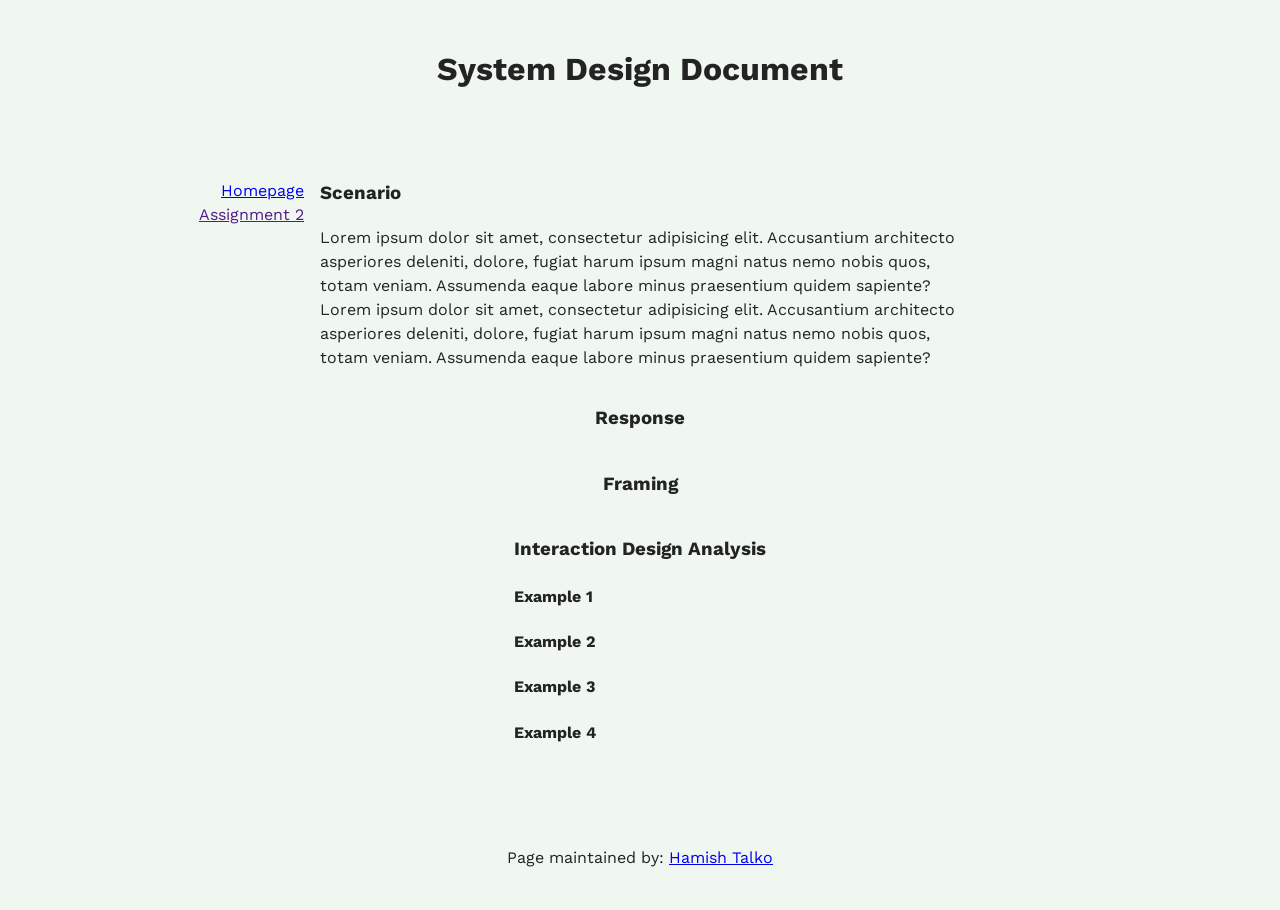
==== assignment1.html @ c4e93780 "fixed spacing + added miro board added my community practice miro board to footer, also fixed the sp" ====
<!doctype html>
<html lang="en">
  <head>
    <meta charset="UTF-8" />
    <meta
      name="viewport"
      content="width=device-width, user-scalable=no, initial-scale=1.0, maximum-scale=1.0, minimum-scale=1.0"
    />
    <meta http-equiv="X-UA-Compatible" content="ie=edge" />

    <!-- !!!!! -->
    <!--    change this to refer to your specific page  -->
    <title>Assignment1</title>

    <!-- !!!!! -->
    <!--  change this to your preferred icon  -->
    <!-- favicon was sourced from favicon.io but the original graphics are copyright 2020 Twitter, Inc
    and other contributors -->
    <!-- They are licensed under CC-BY 4.0 as linked below -->
    <!-- https://creativecommons.org/licenses/by/4.0/ -->
    <link
      rel="icon"
      type="image/png"
      href="./assets/favicon_io/favicon-32x32.png"
    />

    <link rel="stylesheet" href="reset.css" />
    <link rel="stylesheet" href="style.css" />
  </head>
  <body>
    <header>
      <!-- !!!!! -->
      <!--    change this to your preferred online name  -->
      <h1>System Design Document</h1>
    </header>

    <div class="mainNavContainer">
      <nav>
        <a href="./index.html">Homepage</a>
        <a href="">Assignment 2</a>
      </nav>

      <main>
        <section id="scenario-section">
          <h3 class="firstSectionHeading">Scenario</h3>
          <p>
            Lorem ipsum dolor sit amet, consectetur adipisicing elit.
            Accusantium architecto asperiores deleniti, dolore, fugiat harum
            ipsum magni natus nemo nobis quos, totam veniam. Assumenda eaque
            labore minus praesentium quidem sapiente?Lorem ipsum dolor sit amet,
            consectetur adipisicing elit. Accusantium architecto asperiores
            deleniti, dolore, fugiat harum ipsum magni natus nemo nobis quos,
            totam veniam. Assumenda eaque labore minus praesentium quidem
            sapiente?
          </p>
        </section>
        <section>
          <h3>Response</h3>
        </section>
        <section>
          <h3>Framing</h3>
        </section>
        <section>
          <h3>Interaction Design Analysis</h3>
          <h4>Example 1</h4>
          <h4>Example 2</h4>
          <h4>Example 3</h4>
          <h4>Example 4</h4>
        </section>
      </main>

      <!-- this is an empty element which helps with spacing -->
      <aside></aside>
    </div>

    <footer>
      <p>
        <!-- !!!!! -->
        <!--    change this to your preferred online name and update link to refer to your github page  -->
        Page maintained by:
        <a href="https://github.com/hamishrmit" target="_blank">
          Hamish Talko
        </a>
      </p>
    </footer>
  </body>
</html>
---- style.css ----
/*!!!!!*/
/*add in your own font imports here*/
/*remember to update them in the rest of the CSS : eg the body selector*/
@import url("https://fonts.googleapis.com/css2?family=Work+Sans:ital,wght@0,100..900;1,100..900&display=swap");

/*!!!!!*/
/*change out, and/or add colours to the colour scheme*/
:root {
  /* basic 2-bit palette from 1bit Monitor Glow Palette by Polyducks */
  /* https://lospec.com/palette-list/1bit-monitor-glow */
  --colour-1: #222323;
  --colour-2: #f0f6f0;
}

/* this swaps the colour order to account for user's OS dark mode */
/*!!!!!*/
/*remember to update the colours here too to reflect the above changes*/
@media (prefers-color-scheme: dark) {
  :root {
    --colour-1: #f0f6f0;
    --colour-2: #222323;
  }
}

body {
  background-color: var(--colour-2);
  color: var(--colour-1);
  font-family: "Work Sans", sans-serif;
  line-height: 1.5;
  padding: 1rem;
  display: flex;
  flex-direction: column;
  gap: 1rem;
}

header {
  display: flex;
  justify-content: center;
  margin-block-end: 3rem;
}

.mainNavContainer {
  flex: 1;
  display: flex;
  justify-content: center;
  gap: 1rem;
}

nav {
  display: flex;
  flex-direction: column;
  min-width: fit-content;
  flex: 1;
  align-items: flex-end;
}

main {
  display: flex;
  flex-direction: column;
  align-items: center;
}

section {
  max-width: 80rch;
}

.firstSectionHeading {
  margin-top: 0;
}

aside {
  visibility: hidden;
  flex: 1;
}

footer {
  display: flex;
  justify-content: center;
  margin-block-start: 3rem;
}

/*technique from Kevin Powell*/
/*https://youtu.be/CU8Plk-53RU?si=zMpP0Pfbg1SaXeDB&t=255*/
/*longer post about how this works and the * + * selector*/
/*https://alistapart.com/article/axiomatic-css-and-lobotomized-owls/*/
.prose > * + * {
  margin-block-start: var(--prose-flow, 1em);
}

/* breakpoints from Material Design Spec https://m3.material.io/foundations/layout/breakpoints/overview */
/* while sometimes mobile first is recommended, as we will be focused on desktop, we will start there */

/* assumed base sizing is large (1200–1599px) : desktop  */

/* extra-large breakpoint : desktop, ultrawide monitors */
@media (width > 1600px) {
}

/* expanded breakpoint : phone or tablet in landscape, desktop */
@media (width < 1200px) {
  header {
    margin-block-end: 2rem;
  }
  footer {
    margin-block-start: 2rem;
  }
}
/* medium breakpoint : tablet in portrait */
@media (width < 840px) {
  header {
    margin-block-end: 1rem;
  }
  .mainNavContainer {
    flex-direction: column;
    justify-content: flex-start;
    align-items: center;
  }
  nav {
    flex: 0;
    width: 100%;
    max-width: 80rch;
    justify-content: space-between;
    flex-direction: row;
  }
  main {
    flex: 1;
  }
  aside {
    flex: 0;
  }
  footer {
    margin-block-start: 1rem;
  }
}
/* compact breakpoint : phone in portrait */
@media (width < 600px) {
}
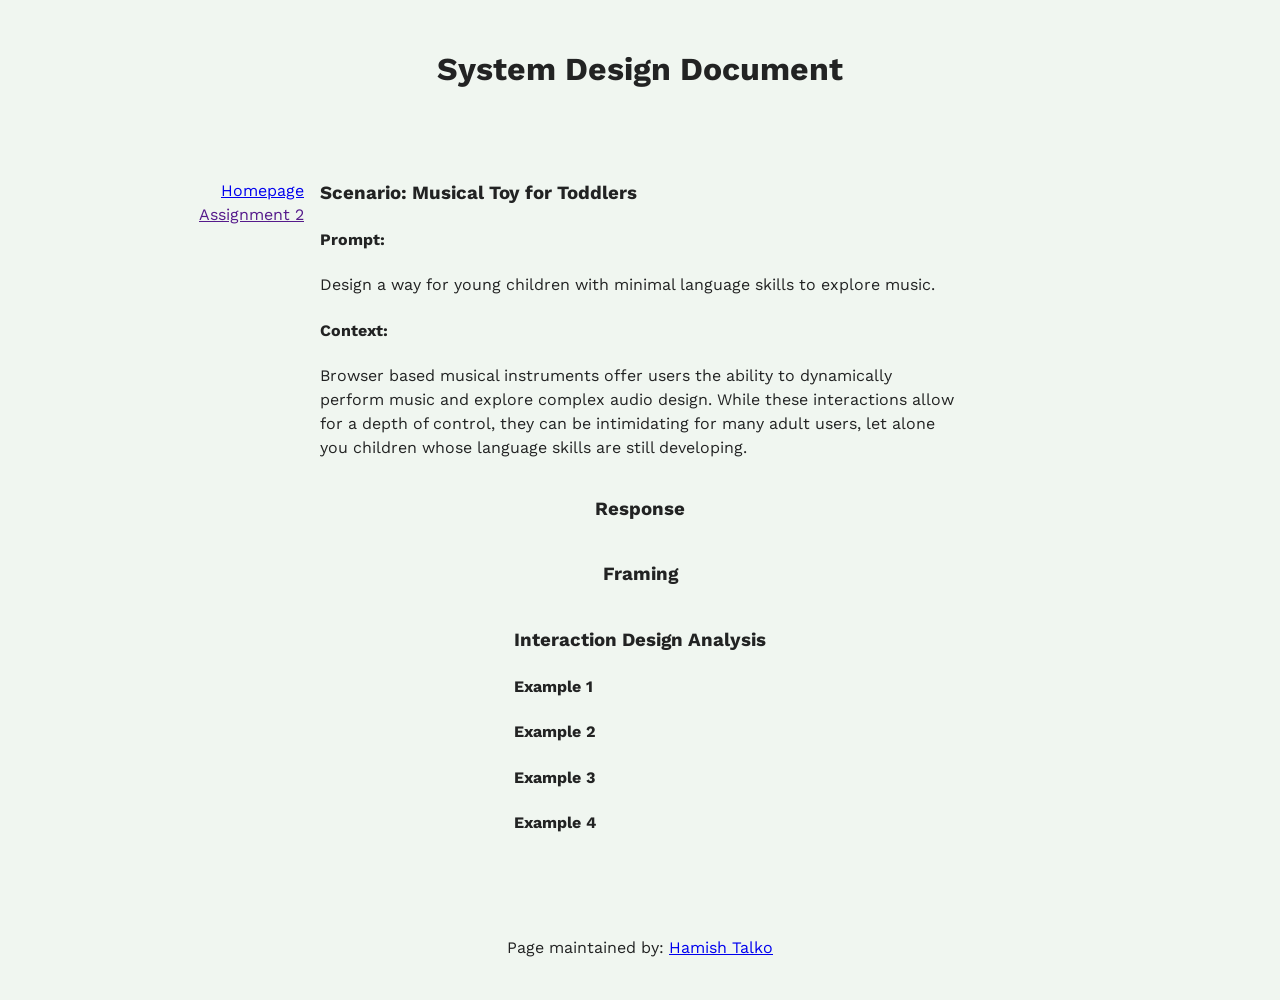
==== commit ca2fb19a: "added prompt and context add in my chosen prompt and context to the system design document" ====
--- a/assignment1.html
+++ b/assignment1.html
@@ -7,13 +7,8 @@
       content="width=device-width, user-scalable=no, initial-scale=1.0, maximum-scale=1.0, minimum-scale=1.0"
     />
     <meta http-equiv="X-UA-Compatible" content="ie=edge" />
-
-    <!-- !!!!! -->
-    <!--    change this to refer to your specific page  -->
     <title>Assignment1</title>
-
-    <!-- !!!!! -->
-    <!--  change this to your preferred icon  -->
+    <!-- REPLACE FAVICON  -->
     <!-- favicon was sourced from favicon.io but the original graphics are copyright 2020 Twitter, Inc
     and other contributors -->
     <!-- They are licensed under CC-BY 4.0 as linked below -->
@@ -29,8 +24,6 @@
   </head>
   <body>
     <header>
-      <!-- !!!!! -->
-      <!--    change this to your preferred online name  -->
       <h1>System Design Document</h1>
     </header>
 
@@ -42,16 +35,21 @@
 
       <main>
         <section id="scenario-section">
-          <h3 class="firstSectionHeading">Scenario</h3>
+          <h3 class="firstSectionHeading">
+            Scenario: Musical Toy for Toddlers
+          </h3>
+          <h4>Prompt:</h4>
           <p>
-            Lorem ipsum dolor sit amet, consectetur adipisicing elit.
-            Accusantium architecto asperiores deleniti, dolore, fugiat harum
-            ipsum magni natus nemo nobis quos, totam veniam. Assumenda eaque
-            labore minus praesentium quidem sapiente?Lorem ipsum dolor sit amet,
-            consectetur adipisicing elit. Accusantium architecto asperiores
-            deleniti, dolore, fugiat harum ipsum magni natus nemo nobis quos,
-            totam veniam. Assumenda eaque labore minus praesentium quidem
-            sapiente?
+            Design a way for young children with minimal language skills to
+            explore music.
+          </p>
+          <h4>Context:</h4>
+          <p>
+            Browser based musical instruments offer users the ability to
+            dynamically perform music and explore complex audio design. While
+            these interactions allow for a depth of control, they can be
+            intimidating for many adult users, let alone you children whose
+            language skills are still developing.
           </p>
         </section>
         <section>
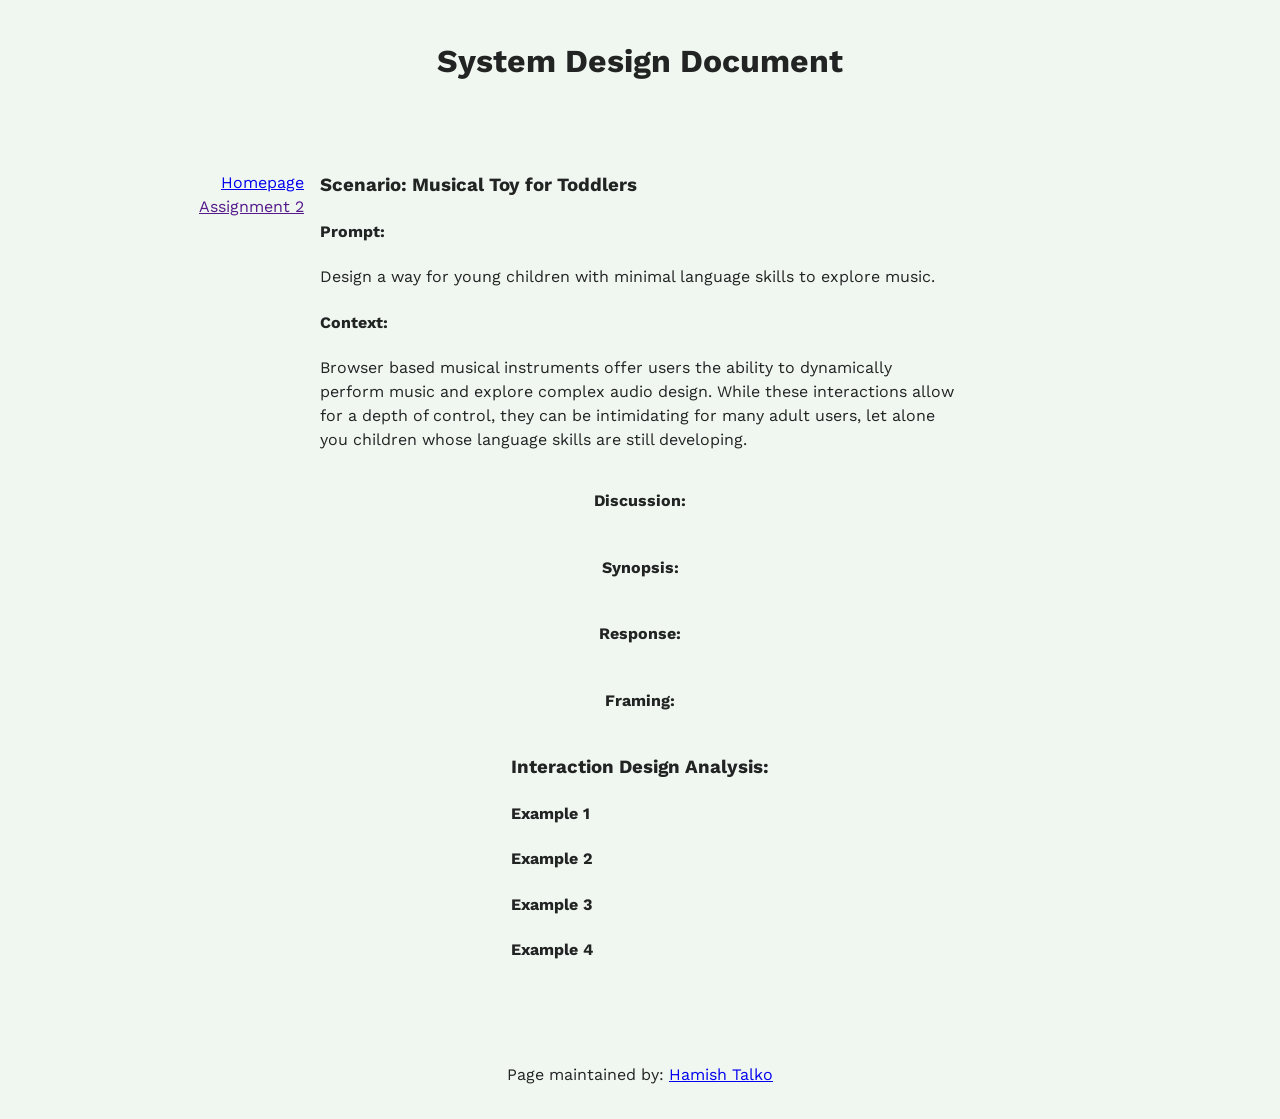
==== commit 3392f998: "fixed and added headings fixed heading size (said I did this in the last commit but I forgot to save" ====
--- a/assignment1.html
+++ b/assignment1.html
@@ -52,14 +52,17 @@
             language skills are still developing.
           </p>
         </section>
+        <section><h4>Discussion:</h4></section>
+        <section><h4>Synopsis:</h4></section>
         <section>
-          <h3>Response</h3>
+          <h4>Response:</h4>
         </section>
         <section>
-          <h3>Framing</h3>
+          <h4>Framing:</h4>
+          <p></p>
         </section>
         <section>
-          <h3>Interaction Design Analysis</h3>
+          <h3>Interaction Design Analysis:</h3>
           <h4>Example 1</h4>
           <h4>Example 2</h4>
           <h4>Example 3</h4>
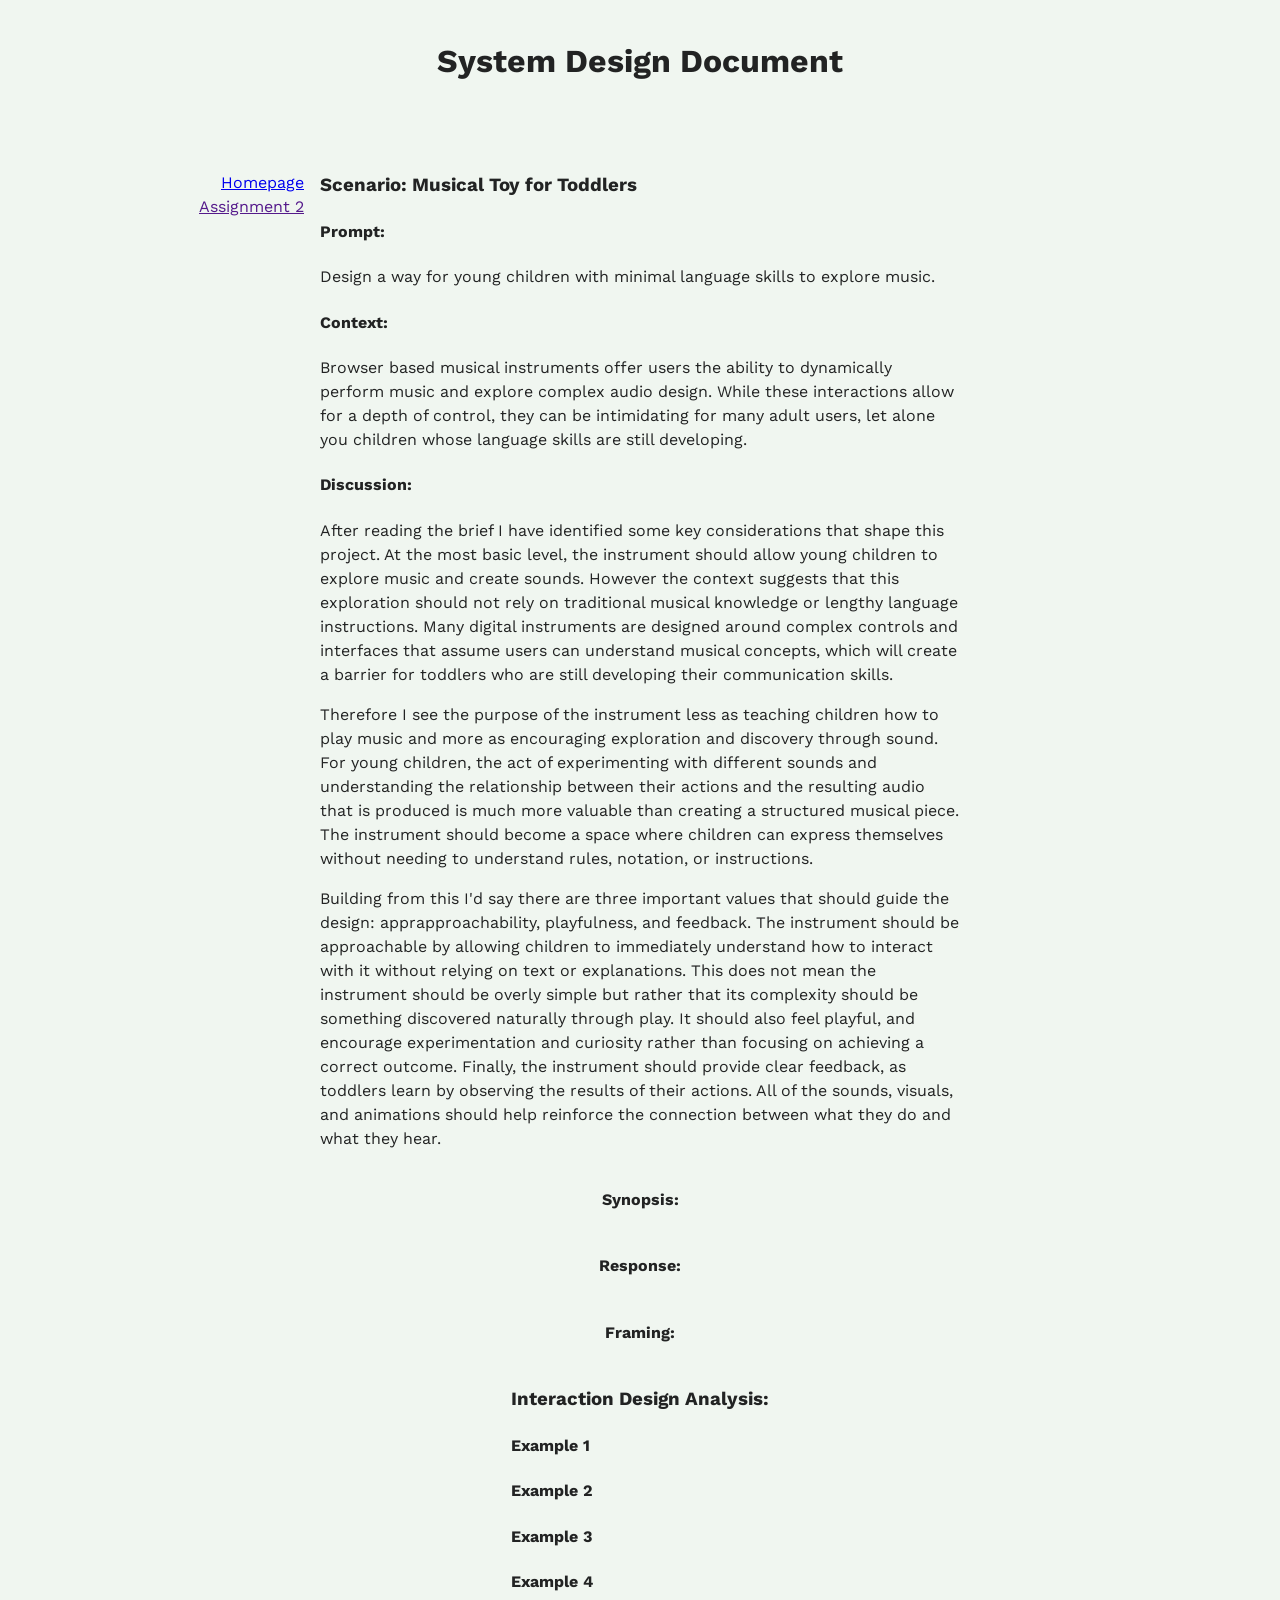
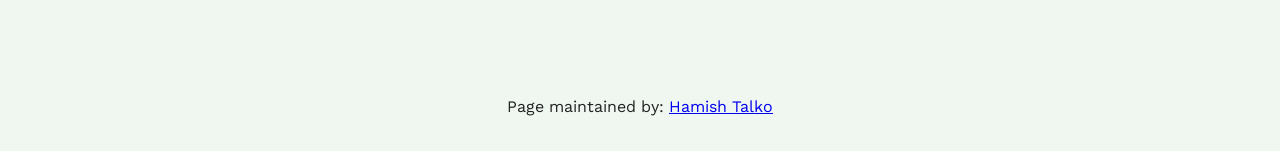
==== commit 9e057c4b: "completed discussion completed the discussion part of the system design document" ====
--- a/assignment1.html
+++ b/assignment1.html
@@ -51,8 +51,46 @@
             intimidating for many adult users, let alone you children whose
             language skills are still developing.
           </p>
+          <h4>Discussion:</h4>
+          <p>
+            After reading the brief I have identified some key considerations
+            that shape this project. At the most basic level, the instrument
+            should allow young children to explore music and create sounds.
+            However the context suggests that this exploration should not rely
+            on traditional musical knowledge or lengthy language instructions.
+            Many digital instruments are designed around complex controls and
+            interfaces that assume users can understand musical concepts, which
+            will create a barrier for toddlers who are still developing their
+            communication skills.
+          </p>
+
+          <p>
+            Therefore I see the purpose of the instrument less as teaching
+            children how to play music and more as encouraging exploration and
+            discovery through sound. For young children, the act of
+            experimenting with different sounds and understanding the
+            relationship between their actions and the resulting audio that is
+            produced is much more valuable than creating a structured musical
+            piece. The instrument should become a space where children can
+            express themselves without needing to understand rules, notation, or
+            instructions.
+          </p>
+
+          <p>
+            Building from this I'd say there are three important values that
+            should guide the design: apprapproachability, playfulness, and
+            feedback. The instrument should be approachable by allowing children
+            to immediately understand how to interact with it without relying on
+            text or explanations. This does not mean the instrument should be
+            overly simple but rather that its complexity should be something
+            discovered naturally through play. It should also feel playful, and
+            encourage experimentation and curiosity rather than focusing on
+            achieving a correct outcome. Finally, the instrument should provide
+            clear feedback, as toddlers learn by observing the results of their
+            actions. All of the sounds, visuals, and animations should help
+            reinforce the connection between what they do and what they hear.
+          </p>
         </section>
-        <section><h4>Discussion:</h4></section>
         <section><h4>Synopsis:</h4></section>
         <section>
           <h4>Response:</h4>
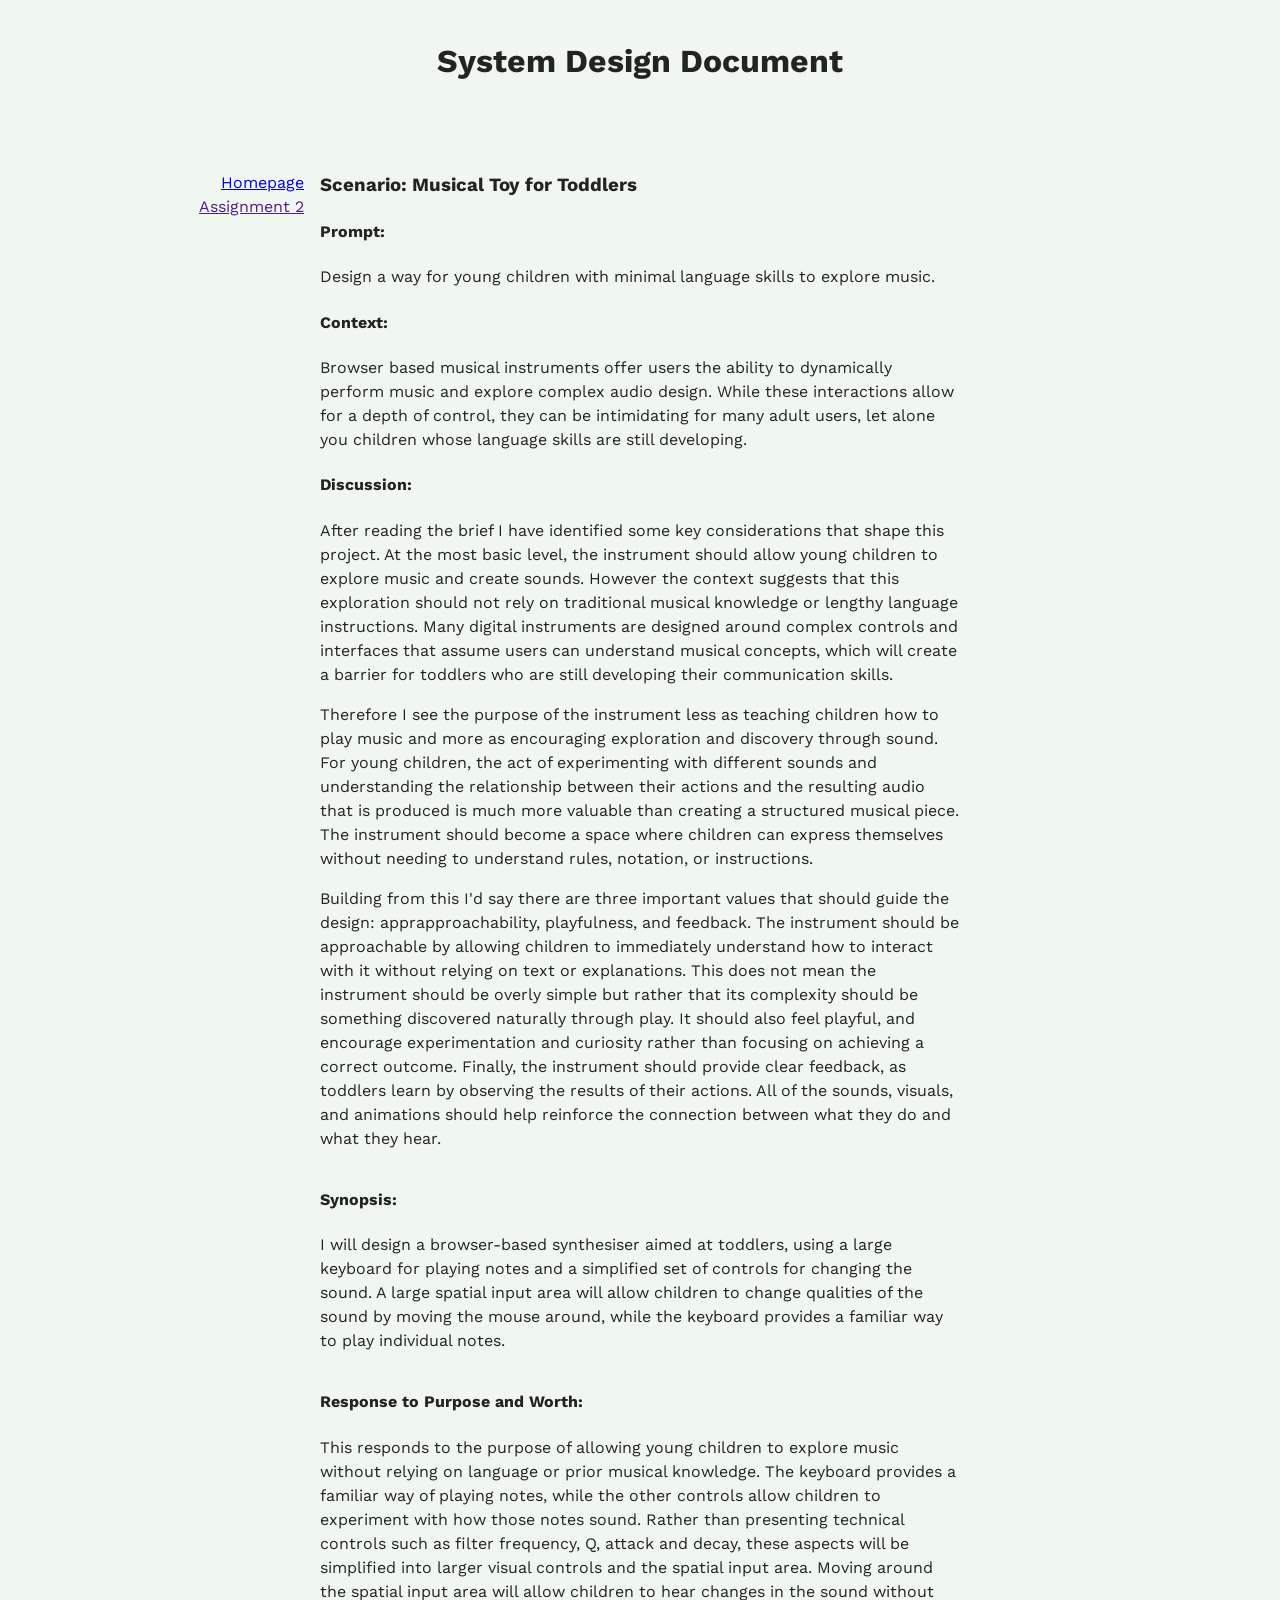
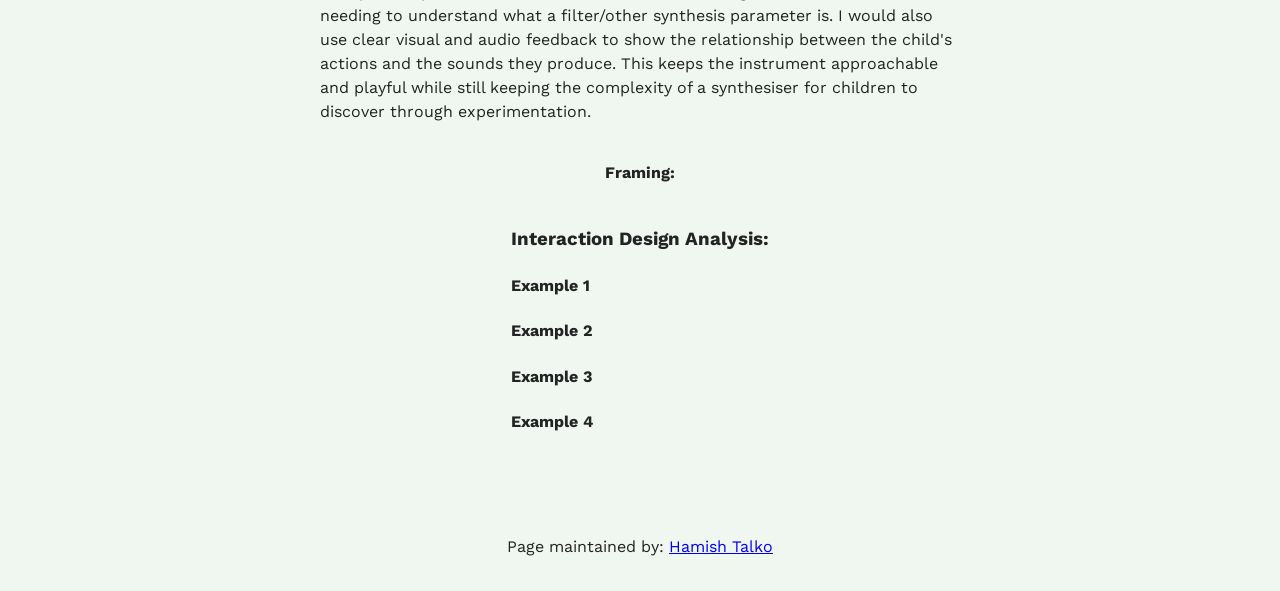
==== commit bbe33bc3: "completed synopsis and response wrote the 'synopsis' and 'response to purpose and worth' sections of" ====
--- a/assignment1.html
+++ b/assignment1.html
@@ -91,9 +91,35 @@
             reinforce the connection between what they do and what they hear.
           </p>
         </section>
-        <section><h4>Synopsis:</h4></section>
         <section>
-          <h4>Response:</h4>
+          <h4>Synopsis:</h4>
+          <p>
+            I will design a browser-based synthesiser aimed at toddlers, using a
+            large keyboard for playing notes and a simplified set of controls
+            for changing the sound. A large spatial input area will allow
+            children to change qualities of the sound by moving the mouse
+            around, while the keyboard provides a familiar way to play
+            individual notes.
+          </p>
+        </section>
+        <section>
+          <h4>Response to Purpose and Worth:</h4>
+          <p>
+            This responds to the purpose of allowing young children to explore
+            music without relying on language or prior musical knowledge. The
+            keyboard provides a familiar way of playing notes, while the other
+            controls allow children to experiment with how those notes sound.
+            Rather than presenting technical controls such as filter frequency,
+            Q, attack and decay, these aspects will be simplified into larger
+            visual controls and the spatial input area. Moving around the
+            spatial input area will allow children to hear changes in the sound
+            without needing to understand what a filter/other synthesis
+            parameter is. I would also use clear visual and audio feedback to
+            show the relationship between the child's actions and the sounds
+            they produce. This keeps the instrument approachable and playful
+            while still keeping the complexity of a synthesiser for children to
+            discover through experimentation.
+          </p>
         </section>
         <section>
           <h4>Framing:</h4>
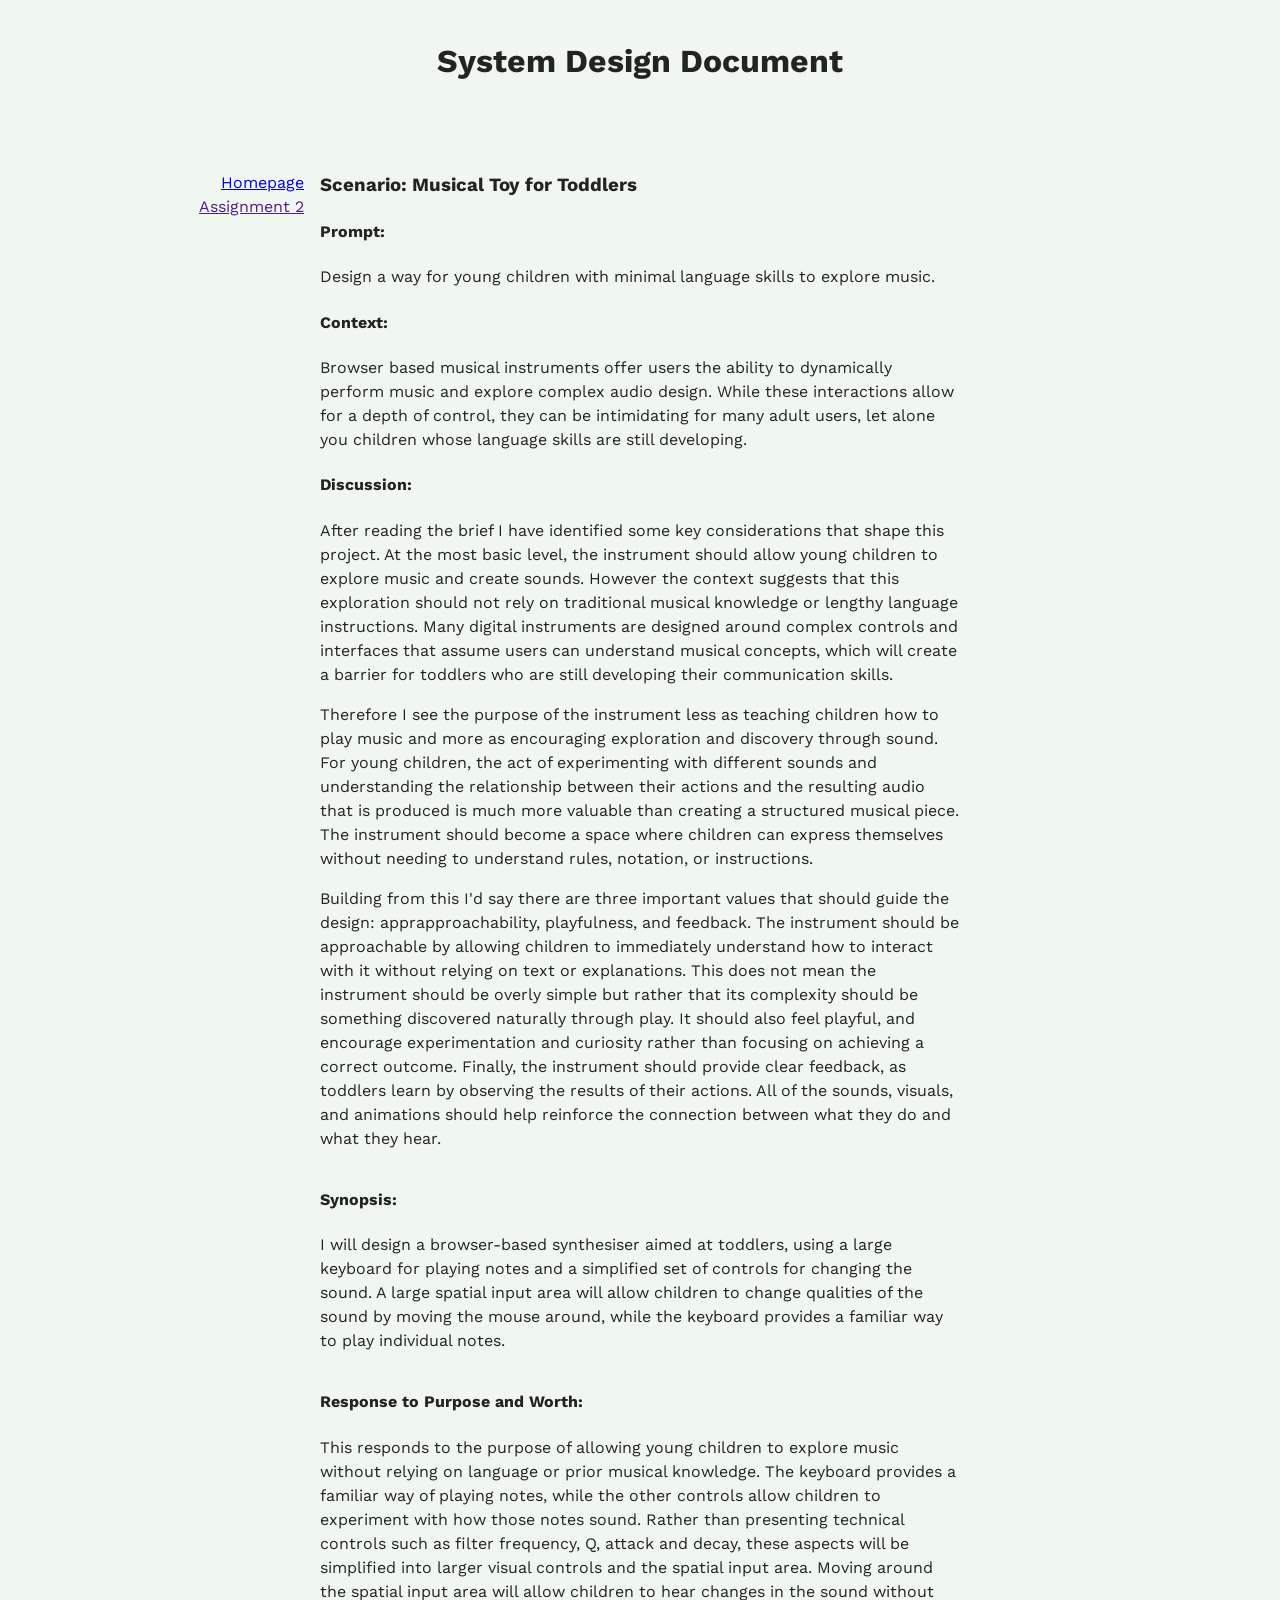
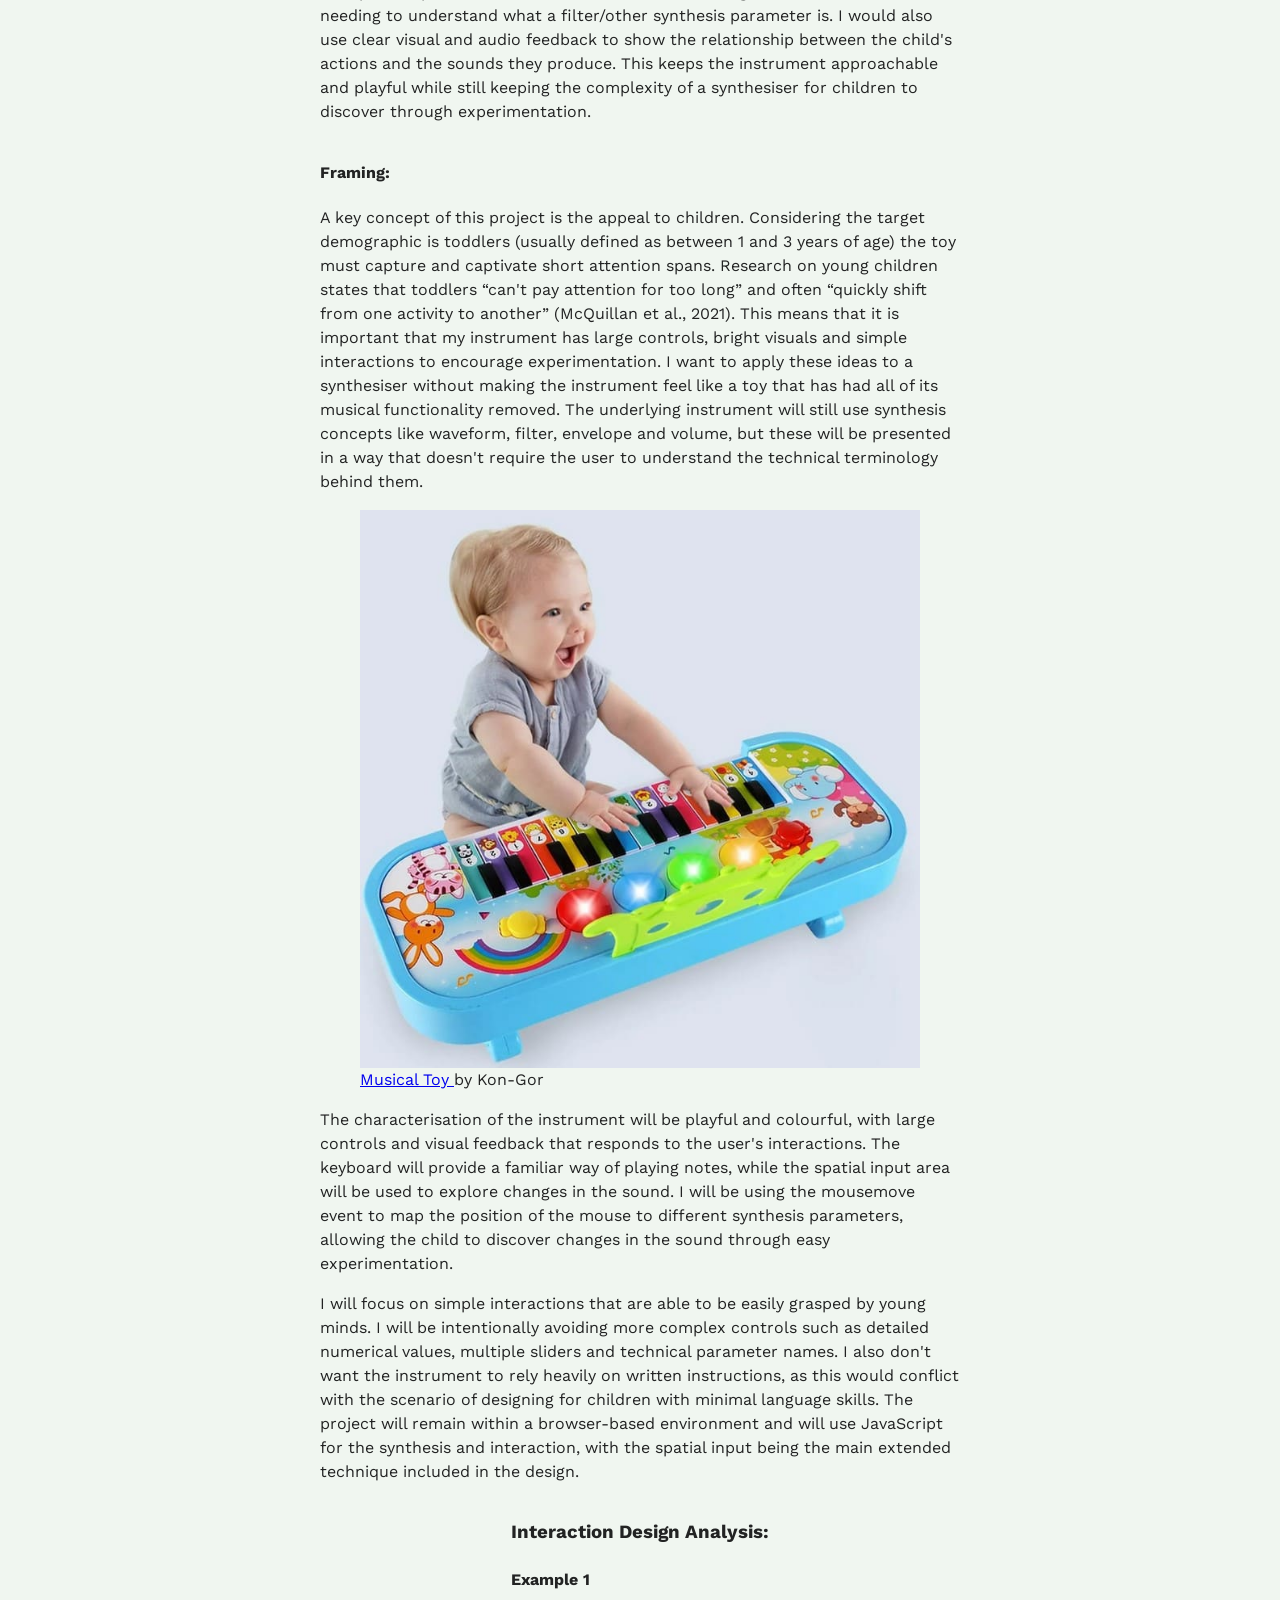
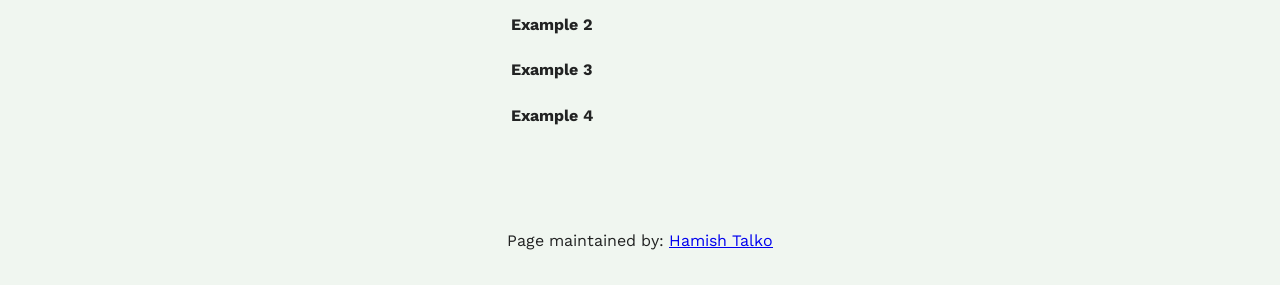
==== commit b586fd57: "did framing section and added image wrote the framing section of the assignment and also added in a " ====
--- a/assignment1.html
+++ b/assignment1.html
@@ -123,7 +123,54 @@
         </section>
         <section>
           <h4>Framing:</h4>
-          <p></p>
+          <p>
+            A key concept of this project is the appeal to children. Considering
+            the target demographic is toddlers (usually defined as between 1 and
+            3 years of age) the toy must capture and captivate short attention
+            spans. Research on young children states that toddlers “can't pay
+            attention for too long” and often “quickly shift from one activity
+            to another” (McQuillan et al., 2021). This means that it is
+            important that my instrument has large controls, bright visuals and
+            simple interactions to encourage experimentation. I want to apply
+            these ideas to a synthesiser without making the instrument feel like
+            a toy that has had all of its musical functionality removed. The
+            underlying instrument will still use synthesis concepts like
+            waveform, filter, envelope and volume, but these will be presented
+            in a way that doesn't require the user to understand the technical
+            terminology behind them.
+          </p>
+          <figure>
+            <img src="assets/toddler.jpg" alt="Toddler With Toy Instrument" />
+            <figcaption>
+              <a
+                href="https://kon-gor.com/blog/articles/chto-podarit-rebyonku-na-2-goda-vybiraem-podarok-malyshu/?utm_source=chatgpt.com"
+              >
+                Musical Toy
+              </a>
+              by Kon-Gor
+            </figcaption>
+          </figure>
+          <p>
+            The characterisation of the instrument will be playful and
+            colourful, with large controls and visual feedback that responds to
+            the user's interactions. The keyboard will provide a familiar way of
+            playing notes, while the spatial input area will be used to explore
+            changes in the sound. I will be using the mousemove event to map the
+            position of the mouse to different synthesis parameters, allowing
+            the child to discover changes in the sound through easy
+            experimentation.
+          </p>
+          <p>
+            I will focus on simple interactions that are able to be easily
+            grasped by young minds. I will be intentionally avoiding more
+            complex controls such as detailed numerical values, multiple sliders
+            and technical parameter names. I also don't want the instrument to
+            rely heavily on written instructions, as this would conflict with
+            the scenario of designing for children with minimal language skills.
+            The project will remain within a browser-based environment and will
+            use JavaScript for the synthesis and interaction, with the spatial
+            input being the main extended technique included in the design.
+          </p>
         </section>
         <section>
           <h3>Interaction Design Analysis:</h3>
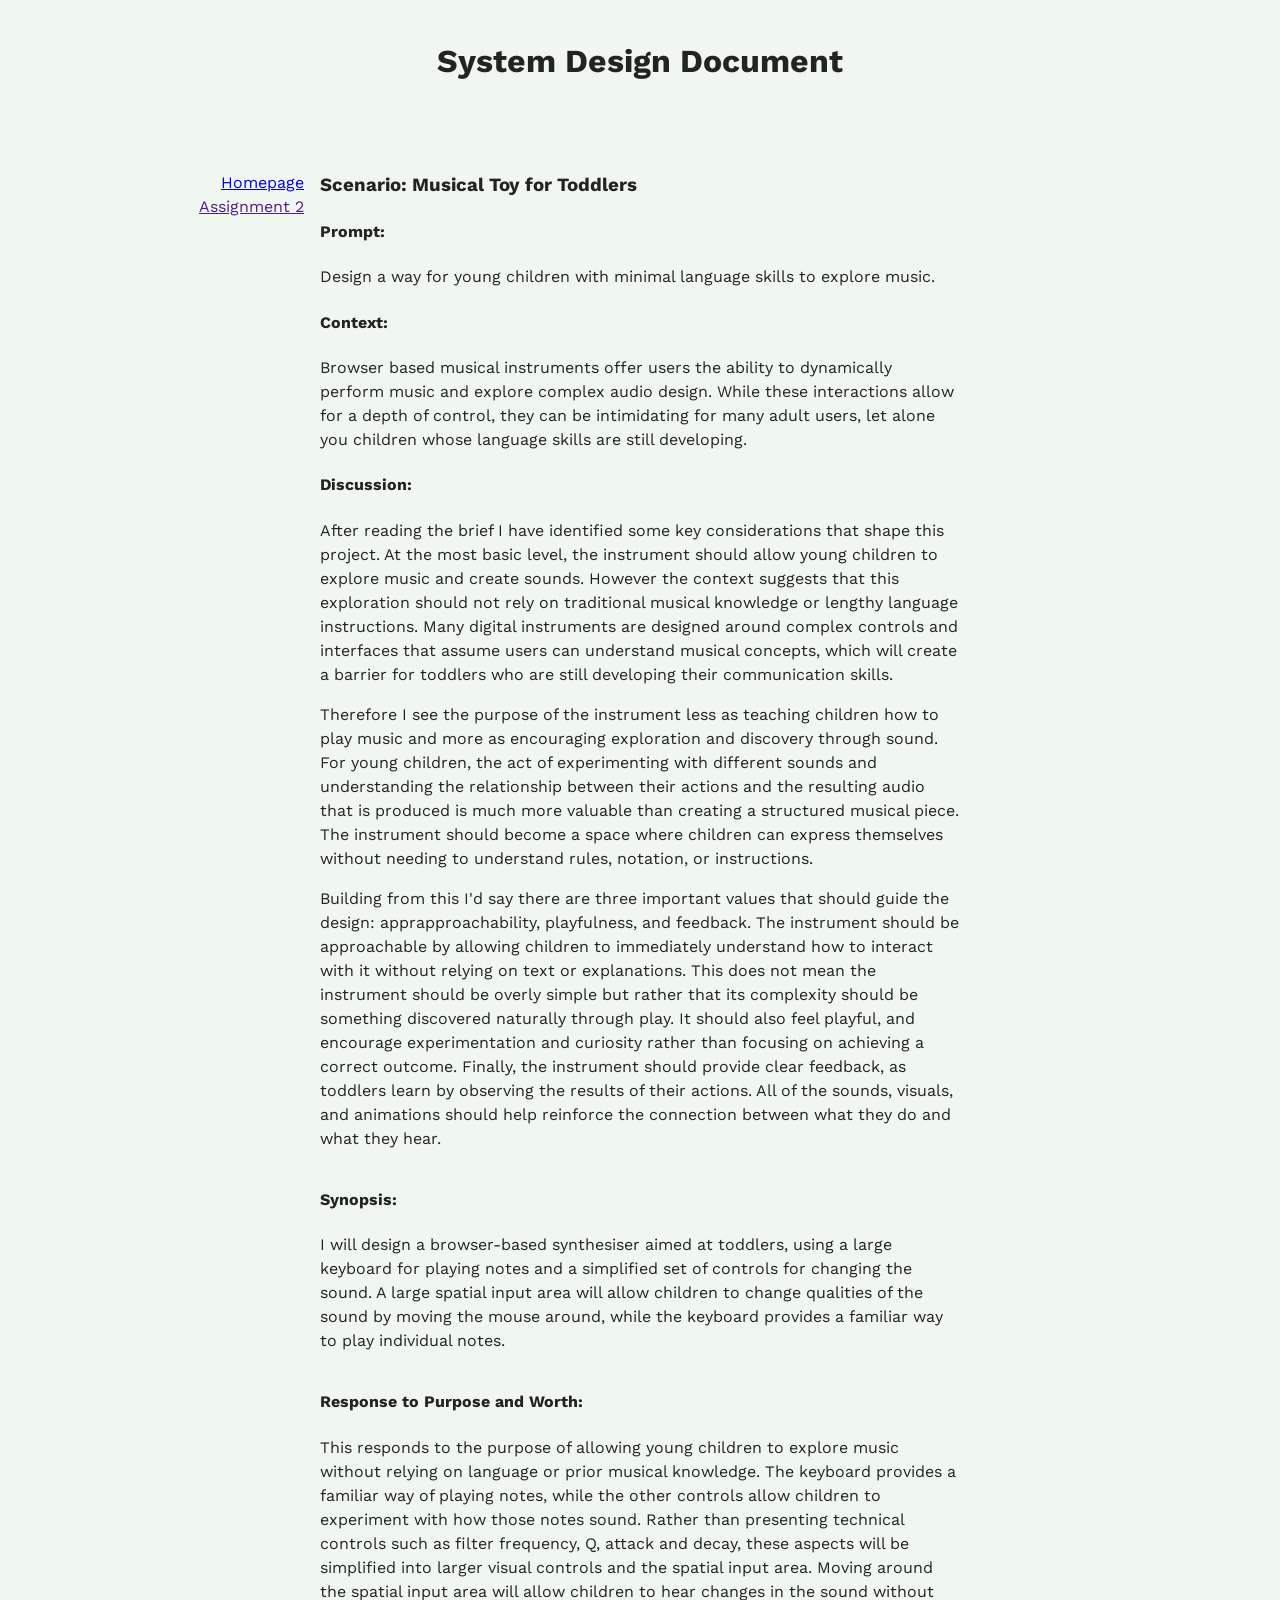
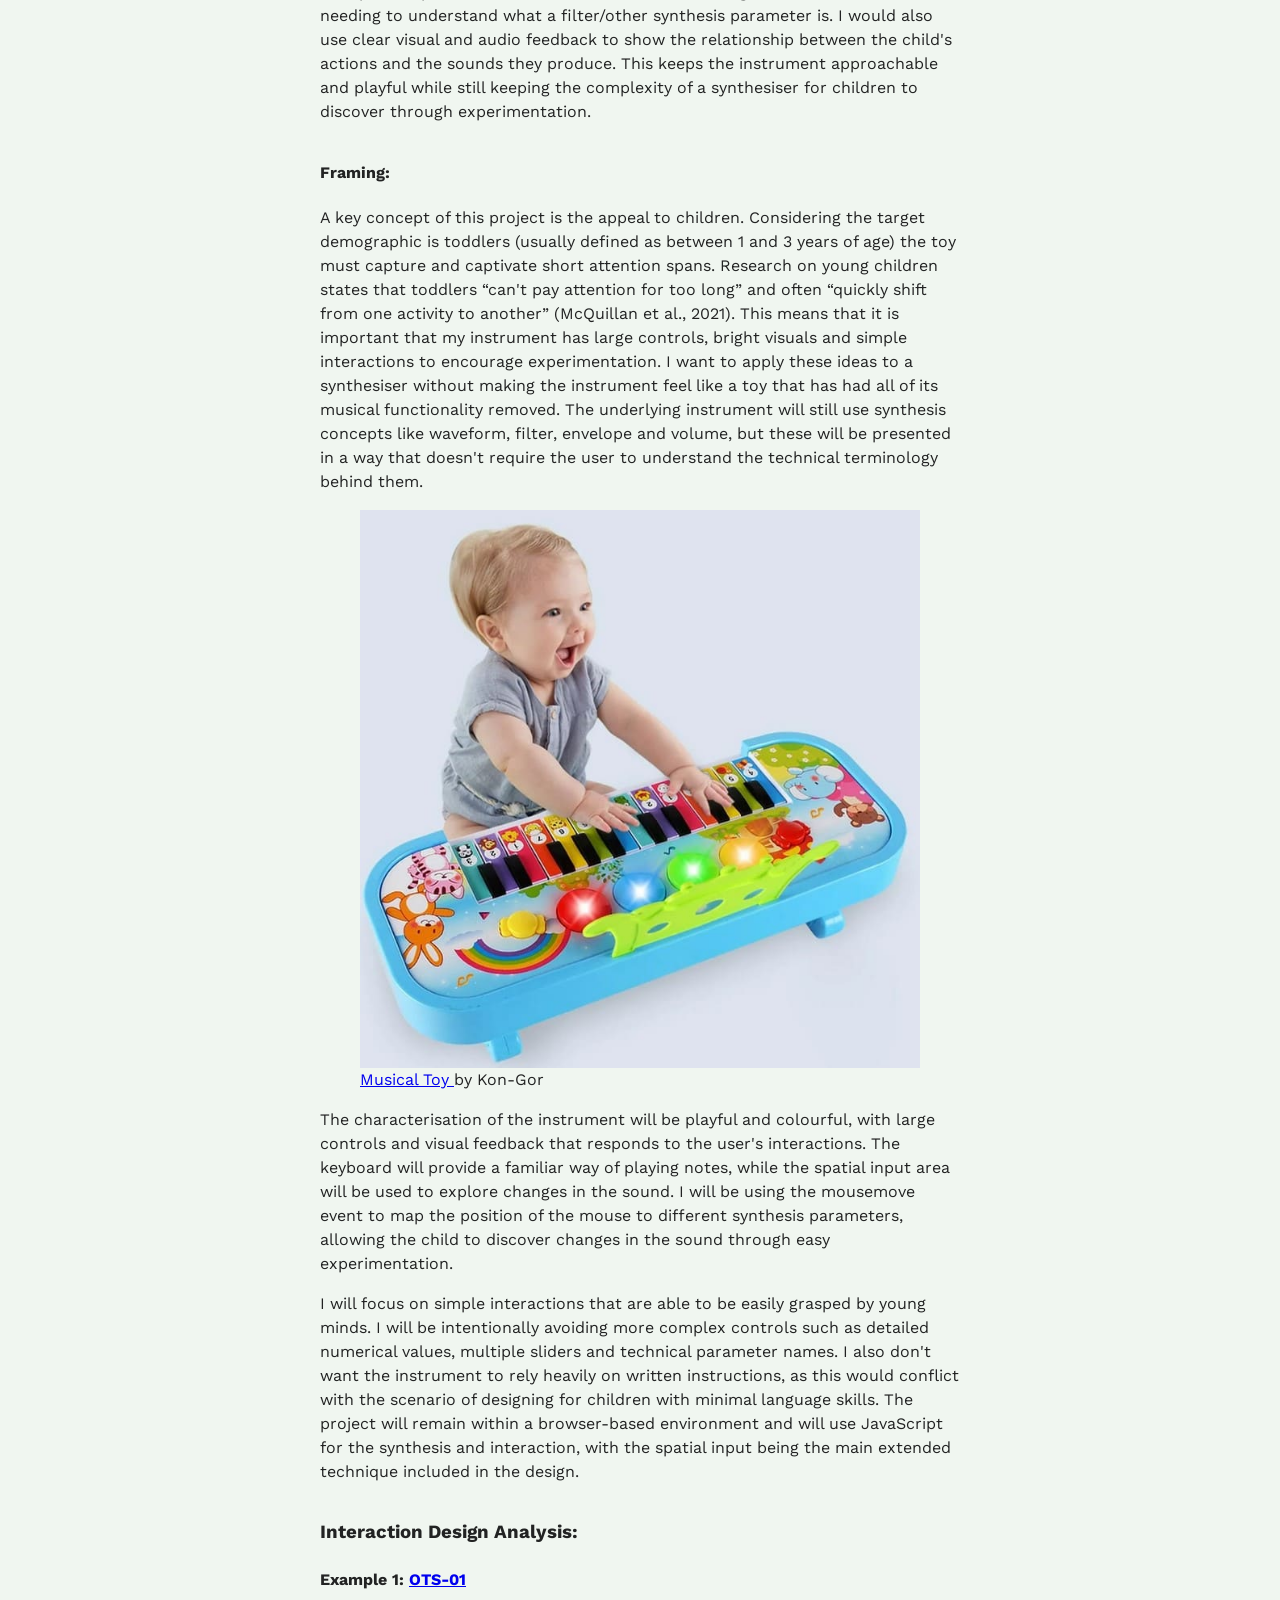
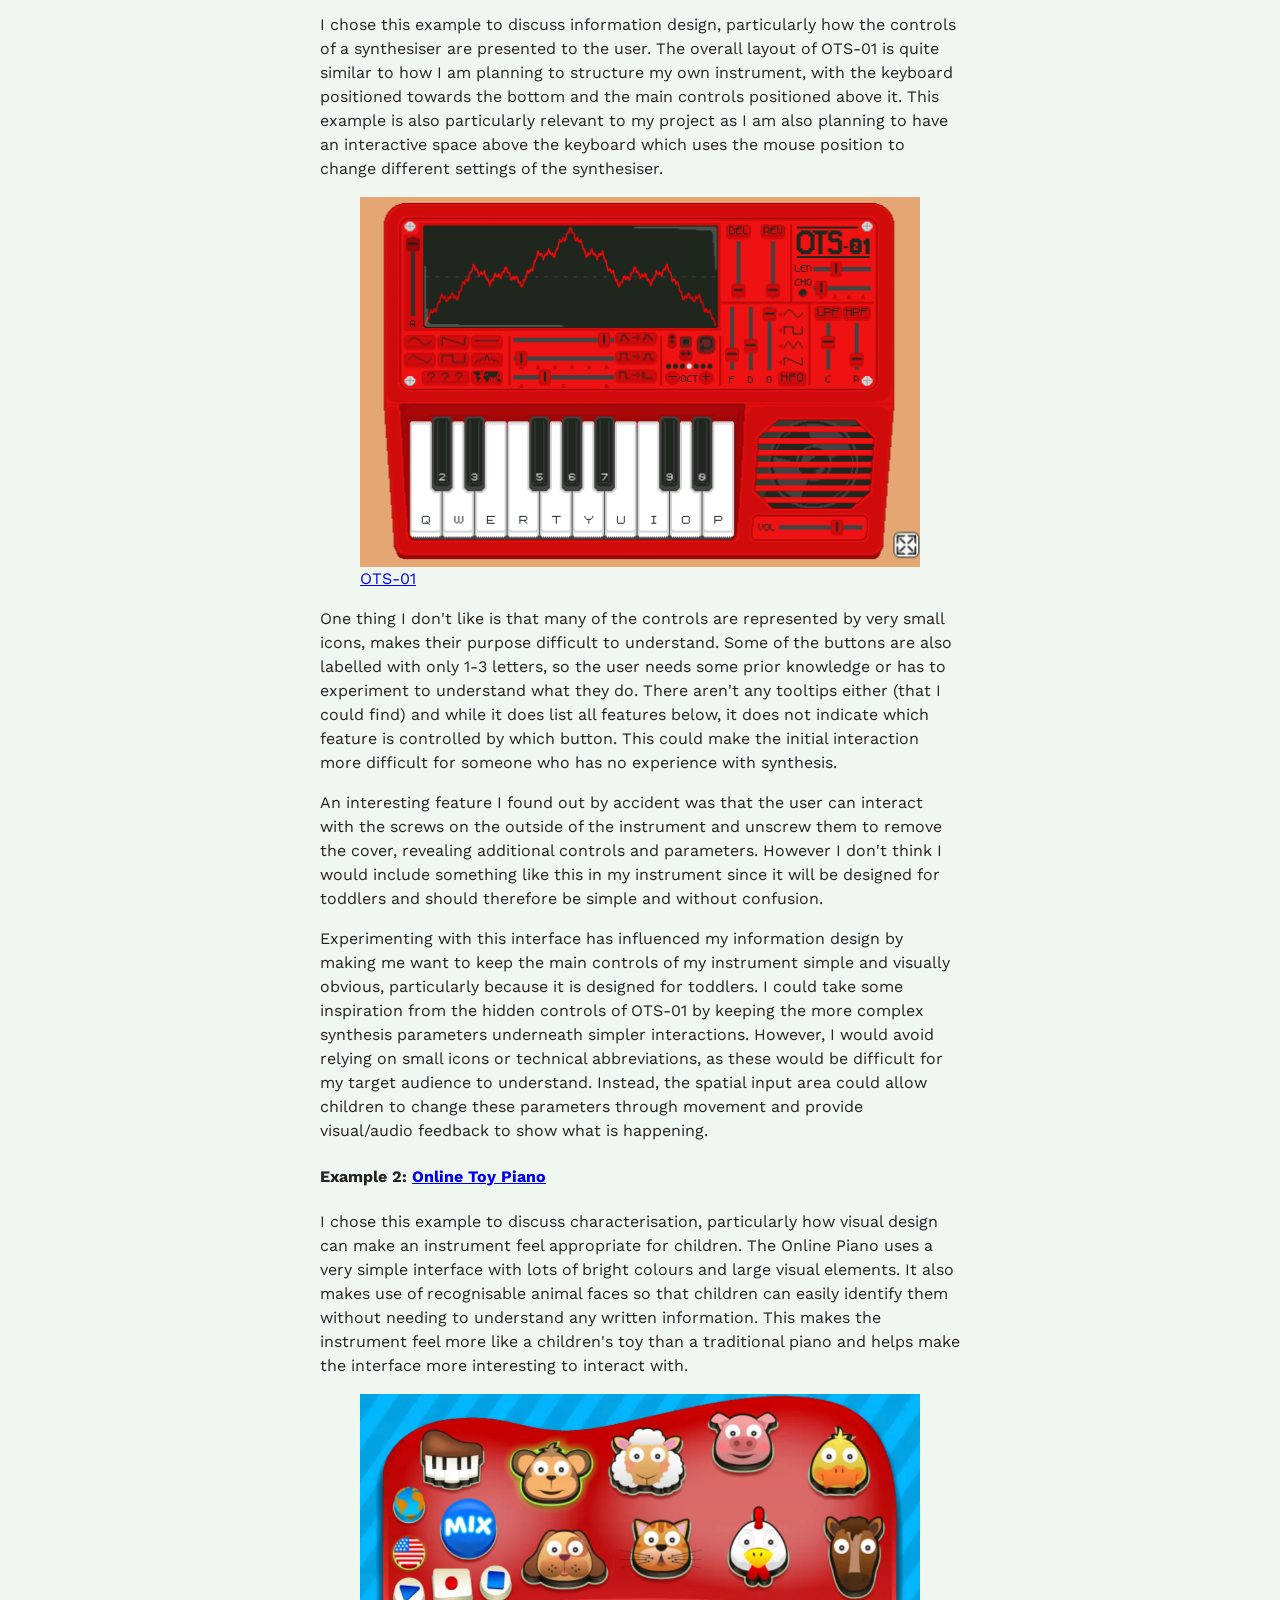
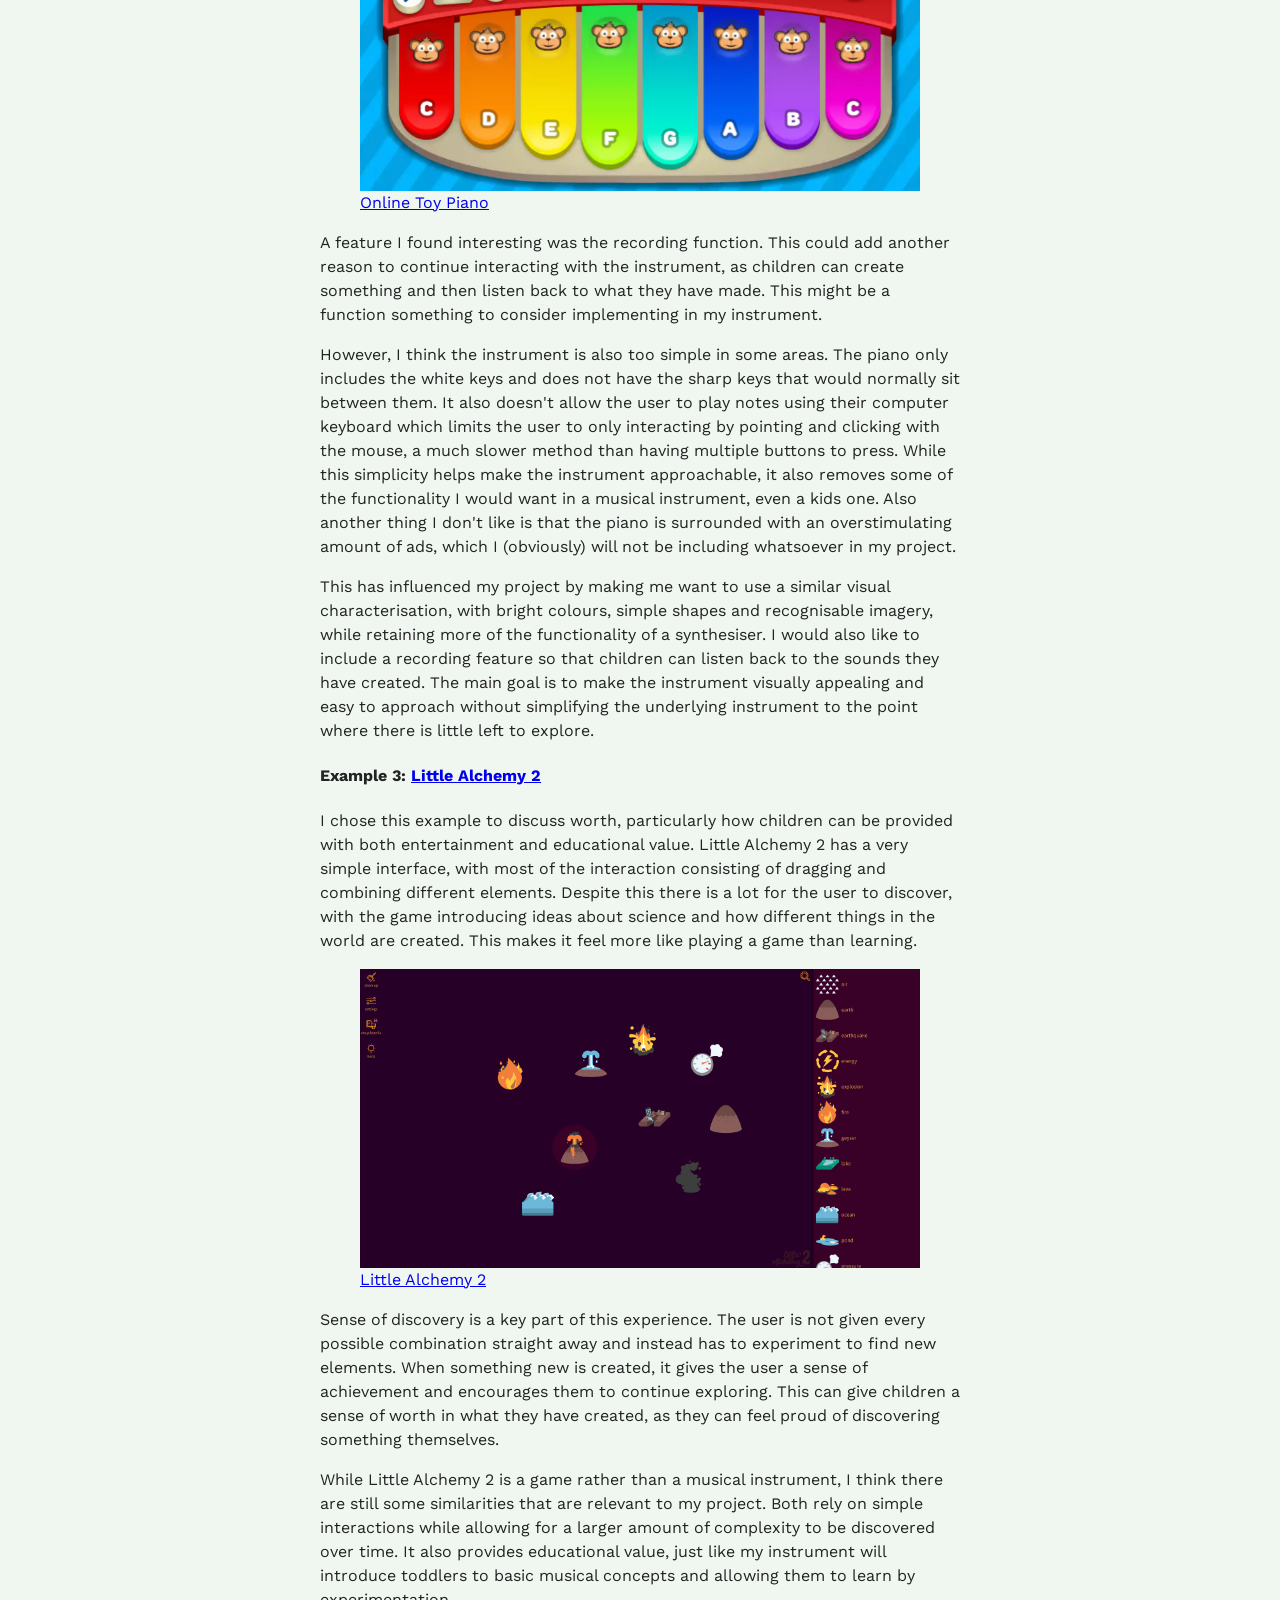
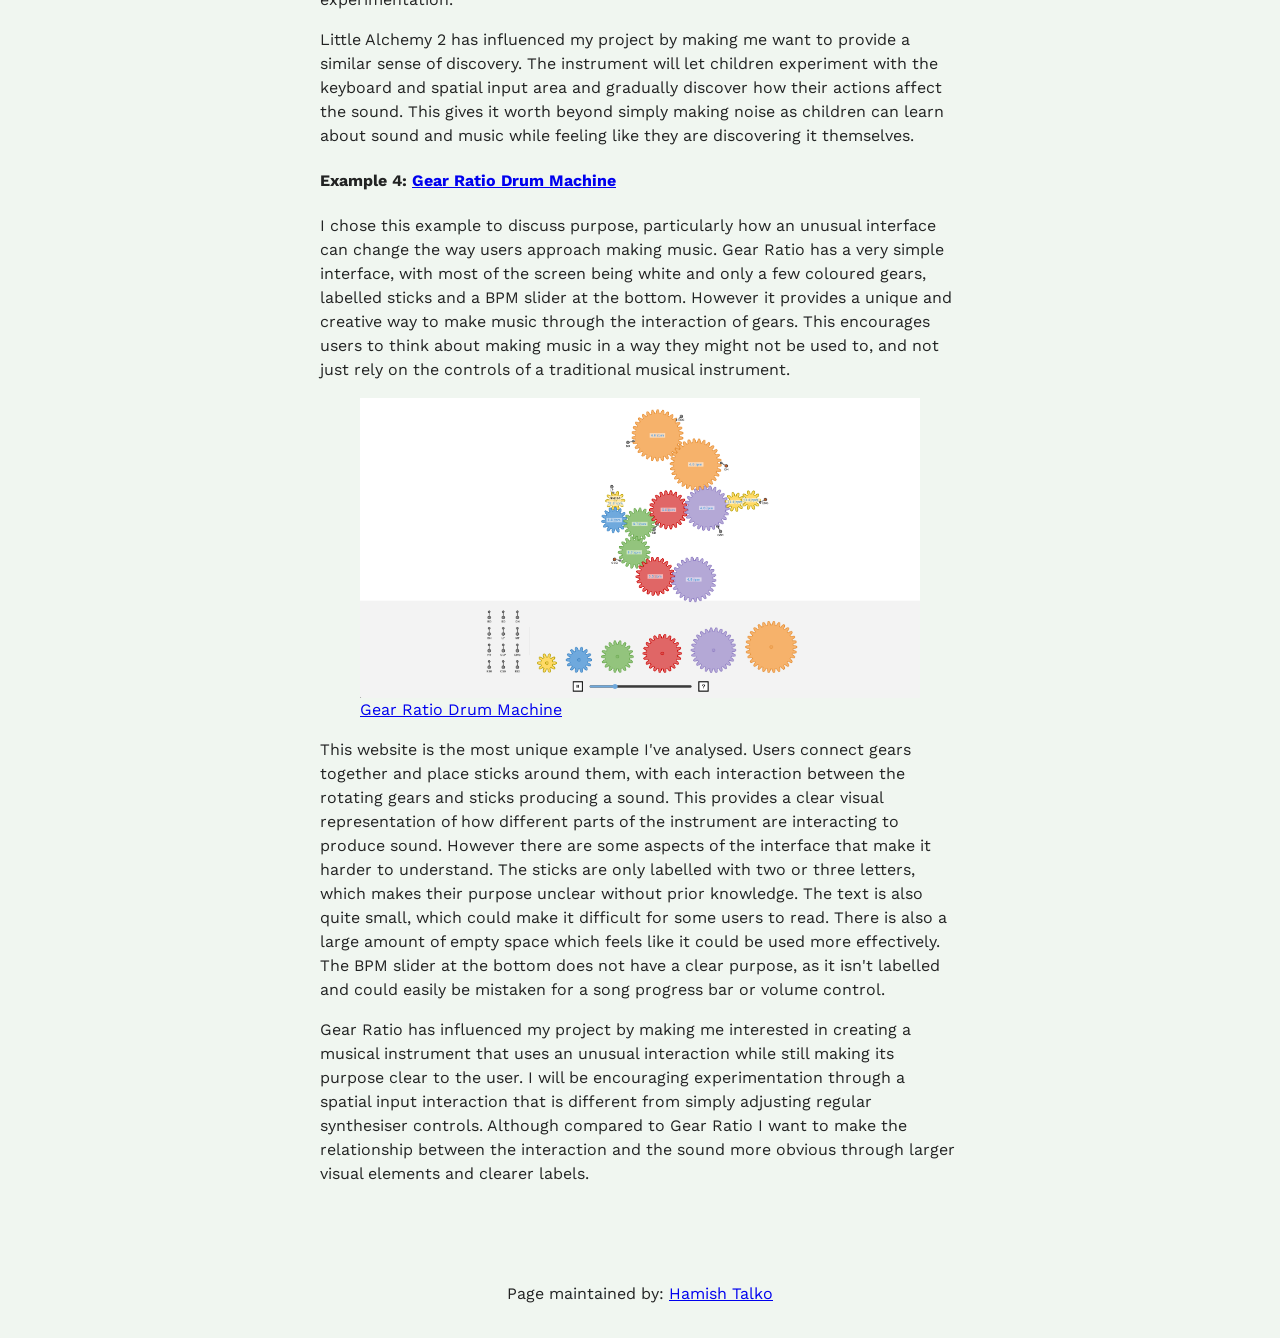
==== commit 3299a107: "completed interaction design analysis completed all four interaction design analysis examples, with " ====
--- a/assignment1.html
+++ b/assignment1.html
@@ -174,10 +174,232 @@
         </section>
         <section>
           <h3>Interaction Design Analysis:</h3>
-          <h4>Example 1</h4>
-          <h4>Example 2</h4>
-          <h4>Example 3</h4>
-          <h4>Example 4</h4>
+          <h4>
+            Example 1:
+            <a href="https://bellicapelli.itch.io/ots-01" target="_blank"
+              >OTS-01</a
+            >
+          </h4>
+          <p>
+            I chose this example to discuss information design, particularly how
+            the controls of a synthesiser are presented to the user. The overall
+            layout of OTS-01 is quite similar to how I am planning to structure
+            my own instrument, with the keyboard positioned towards the bottom
+            and the main controls positioned above it. This example is also
+            particularly relevant to my project as I am also planning to have an
+            interactive space above the keyboard which uses the mouse position
+            to change different settings of the synthesiser.
+          </p>
+
+          <figure>
+            <img
+              src="./assets/ots.png"
+              alt="screen shot of the OTS-01 synthesiser"
+            />
+            <figcaption>
+              <a href="https://bellicapelli.itch.io/ots-01">OTS-01</a>
+            </figcaption>
+          </figure>
+
+          <p>
+            One thing I don't like is that many of the controls are represented
+            by very small icons, makes their purpose difficult to understand.
+            Some of the buttons are also labelled with only 1-3 letters, so the
+            user needs some prior knowledge or has to experiment to understand
+            what they do. There aren't any tooltips either (that I could find)
+            and while it does list all features below, it does not indicate
+            which feature is controlled by which button. This could make the
+            initial interaction more difficult for someone who has no experience
+            with synthesis.
+          </p>
+          <p>
+            An interesting feature I found out by accident was that the user can
+            interact with the screws on the outside of the instrument and
+            unscrew them to remove the cover, revealing additional controls and
+            parameters. However I don't think I would include something like
+            this in my instrument since it will be designed for toddlers and
+            should therefore be simple and without confusion.
+          </p>
+          <p>
+            Experimenting with this interface has influenced my information
+            design by making me want to keep the main controls of my instrument
+            simple and visually obvious, particularly because it is designed for
+            toddlers. I could take some inspiration from the hidden controls of
+            OTS-01 by keeping the more complex synthesis parameters underneath
+            simpler interactions. However, I would avoid relying on small icons
+            or technical abbreviations, as these would be difficult for my
+            target audience to understand. Instead, the spatial input area could
+            allow children to change these parameters through movement and
+            provide visual/audio feedback to show what is happening.
+          </p>
+          <h4>
+            Example 2:
+            <a href="https://kidmons.com/game/piano-online/" target="_blank"
+              >Online Toy Piano</a
+            >
+          </h4>
+          <p>
+            I chose this example to discuss characterisation, particularly how
+            visual design can make an instrument feel appropriate for children.
+            The Online Piano uses a very simple interface with lots of bright
+            colours and large visual elements. It also makes use of recognisable
+            animal faces so that children can easily identify them without
+            needing to understand any written information. This makes the
+            instrument feel more like a children's toy than a traditional piano
+            and helps make the interface more interesting to interact with.
+          </p>
+
+          <figure>
+            <img
+              src="./assets/toypiano.png"
+              alt="screen shot of an online toy piano"
+            />
+            <figcaption>
+              <a href="https://kidmons.com/game/piano-online/"
+                >Online Toy Piano</a
+              >
+            </figcaption>
+          </figure>
+
+          <p>
+            A feature I found interesting was the recording function. This could
+            add another reason to continue interacting with the instrument, as
+            children can create something and then listen back to what they have
+            made. This might be a function something to consider implementing in
+            my instrument.
+          </p>
+          <p>
+            However, I think the instrument is also too simple in some areas.
+            The piano only includes the white keys and does not have the sharp
+            keys that would normally sit between them. It also doesn't allow the
+            user to play notes using their computer keyboard which limits the
+            user to only interacting by pointing and clicking with the mouse, a
+            much slower method than having multiple buttons to press. While this
+            simplicity helps make the instrument approachable, it also removes
+            some of the functionality I would want in a musical instrument, even
+            a kids one. Also another thing I don't like is that the piano is
+            surrounded with an overstimulating amount of ads, which I
+            (obviously) will not be including whatsoever in my project.
+          </p>
+          <p>
+            This has influenced my project by making me want to use a similar
+            visual characterisation, with bright colours, simple shapes and
+            recognisable imagery, while retaining more of the functionality of a
+            synthesiser. I would also like to include a recording feature so
+            that children can listen back to the sounds they have created. The
+            main goal is to make the instrument visually appealing and easy to
+            approach without simplifying the underlying instrument to the point
+            where there is little left to explore.
+          </p>
+          <h4>
+            Example 3:
+            <a href="https://littlealchemy2.com/" target="_blank"
+              >Little Alchemy 2</a
+            >
+          </h4>
+          <p>
+            I chose this example to discuss worth, particularly how children can
+            be provided with both entertainment and educational value. Little
+            Alchemy 2 has a very simple interface, with most of the interaction
+            consisting of dragging and combining different elements. Despite
+            this there is a lot for the user to discover, with the game
+            introducing ideas about science and how different things in the
+            world are created. This makes it feel more like playing a game than
+            learning.
+          </p>
+
+          <figure>
+            <img
+              src="./assets/alchemy.png"
+              alt="screen shot of the Little Alchemy 2 game"
+            />
+            <figcaption>
+              <a href="https://littlealchemy2.com/">Little Alchemy 2</a>
+            </figcaption>
+          </figure>
+
+          <p>
+            Sense of discovery is a key part of this experience. The user is not
+            given every possible combination straight away and instead has to
+            experiment to find new elements. When something new is created, it
+            gives the user a sense of achievement and encourages them to
+            continue exploring. This can give children a sense of worth in what
+            they have created, as they can feel proud of discovering something
+            themselves.
+          </p>
+          <p>
+            While Little Alchemy 2 is a game rather than a musical instrument, I
+            think there are still some similarities that are relevant to my
+            project. Both rely on simple interactions while allowing for a
+            larger amount of complexity to be discovered over time. It also
+            provides educational value, just like my instrument will introduce
+            toddlers to basic musical concepts and allowing them to learn by
+            experimentation.
+          </p>
+          <p>
+            Little Alchemy 2 has influenced my project by making me want to
+            provide a similar sense of discovery. The instrument will let
+            children experiment with the keyboard and spatial input area and
+            gradually discover how their actions affect the sound. This gives it
+            worth beyond simply making noise as children can learn about sound
+            and music while feeling like they are discovering it themselves.
+          </p>
+          <h4>
+            Example 4:
+            <a
+              href="https://10kdrummachines.com/machines/gear-ratio/gear"
+              target="_blank"
+              >Gear Ratio Drum Machine</a
+            >
+          </h4>
+          <p>
+            I chose this example to discuss purpose, particularly how an unusual
+            interface can change the way users approach making music. Gear Ratio
+            has a very simple interface, with most of the screen being white and
+            only a few coloured gears, labelled sticks and a BPM slider at the
+            bottom. However it provides a unique and creative way to make music
+            through the interaction of gears. This encourages users to think
+            about making music in a way they might not be used to, and not just
+            rely on the controls of a traditional musical instrument.
+          </p>
+
+          <figure>
+            <img
+              src="./assets/gear.png"
+              alt="screen shot of the gear ratio drum machine"
+            />
+            <figcaption>
+              <a href="https://10kdrummachines.com/machines/gear-ratio/gear"
+                >Gear Ratio Drum Machine</a
+              >
+            </figcaption>
+          </figure>
+
+          <p>
+            This website is the most unique example I've analysed. Users connect
+            gears together and place sticks around them, with each interaction
+            between the rotating gears and sticks producing a sound. This
+            provides a clear visual representation of how different parts of the
+            instrument are interacting to produce sound. However there are some
+            aspects of the interface that make it harder to understand. The
+            sticks are only labelled with two or three letters, which makes
+            their purpose unclear without prior knowledge. The text is also
+            quite small, which could make it difficult for some users to read.
+            There is also a large amount of empty space which feels like it
+            could be used more effectively. The BPM slider at the bottom does
+            not have a clear purpose, as it isn't labelled and could easily be
+            mistaken for a song progress bar or volume control.
+          </p>
+          <p>
+            Gear Ratio has influenced my project by making me interested in
+            creating a musical instrument that uses an unusual interaction while
+            still making its purpose clear to the user. I will be encouraging
+            experimentation through a spatial input interaction that is
+            different from simply adjusting regular synthesiser controls.
+            Although compared to Gear Ratio I want to make the relationship
+            between the interaction and the sound more obvious through larger
+            visual elements and clearer labels.
+          </p>
         </section>
       </main>
 
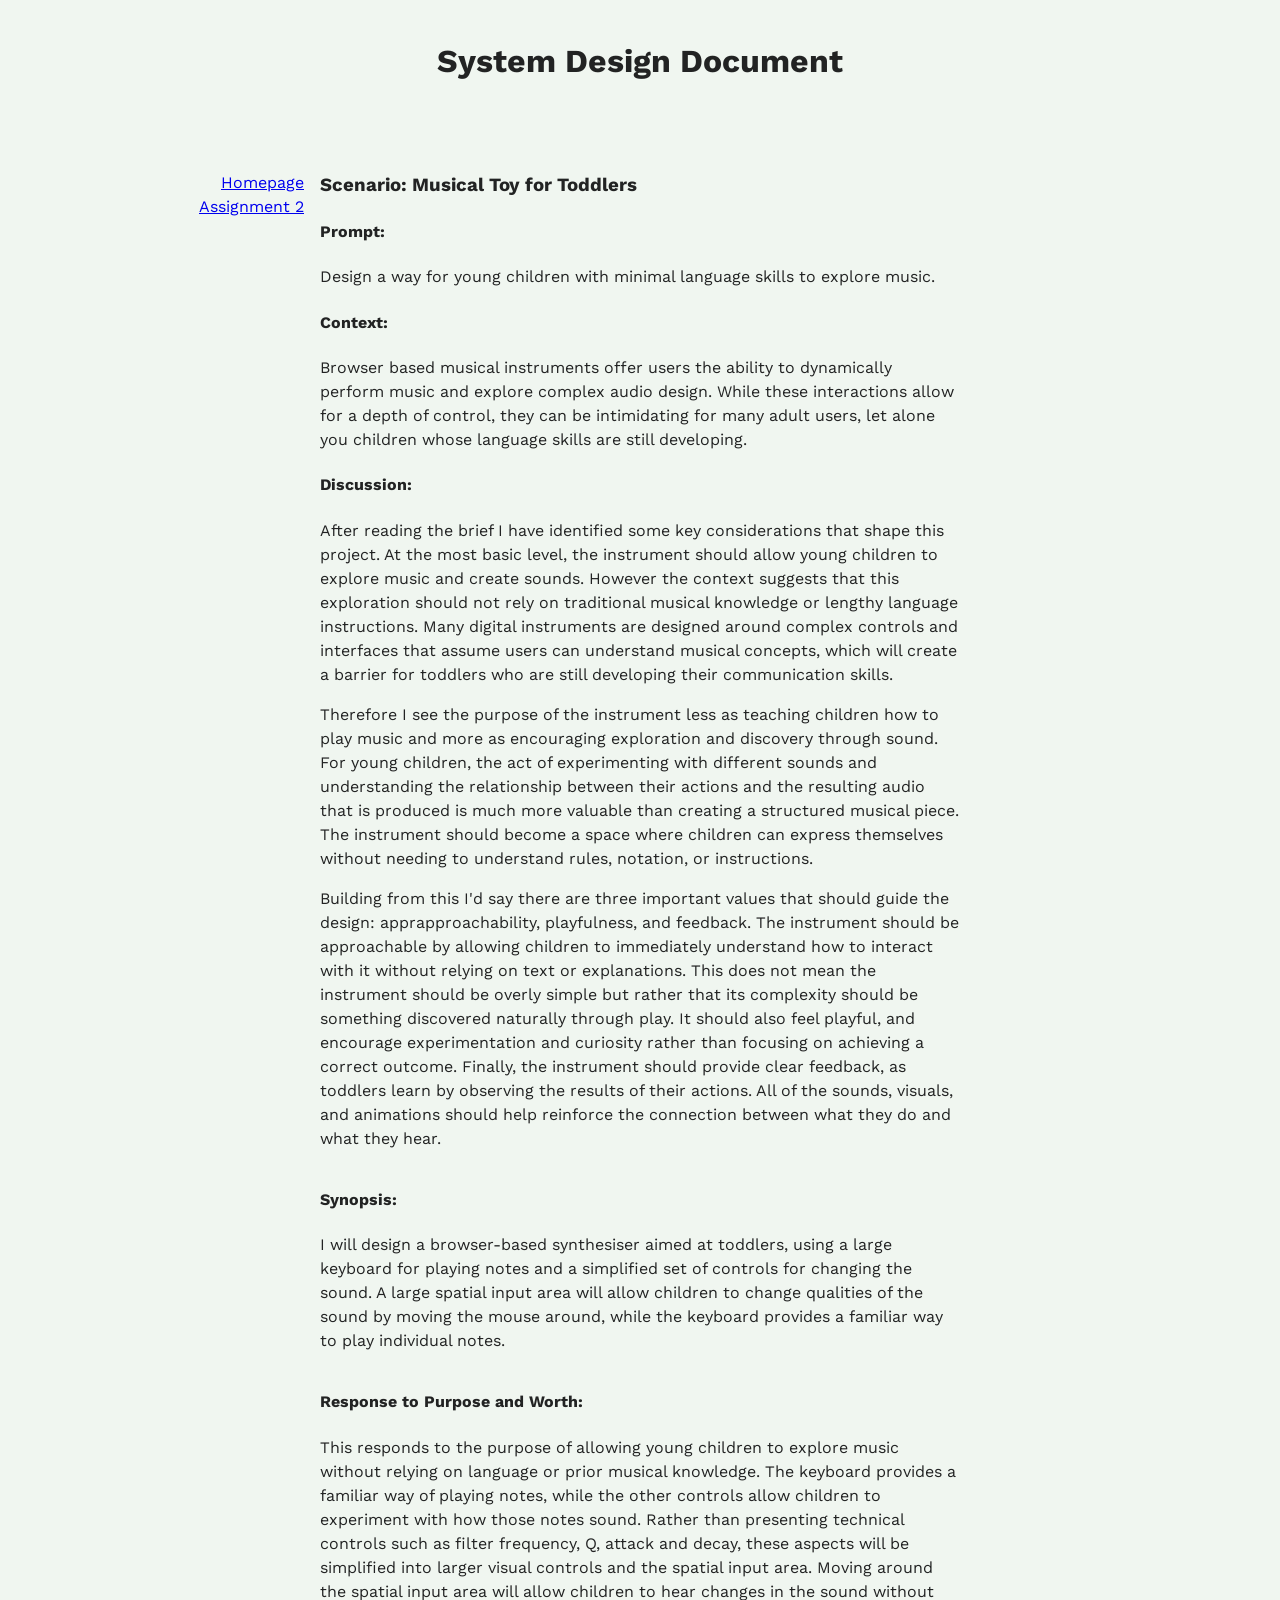
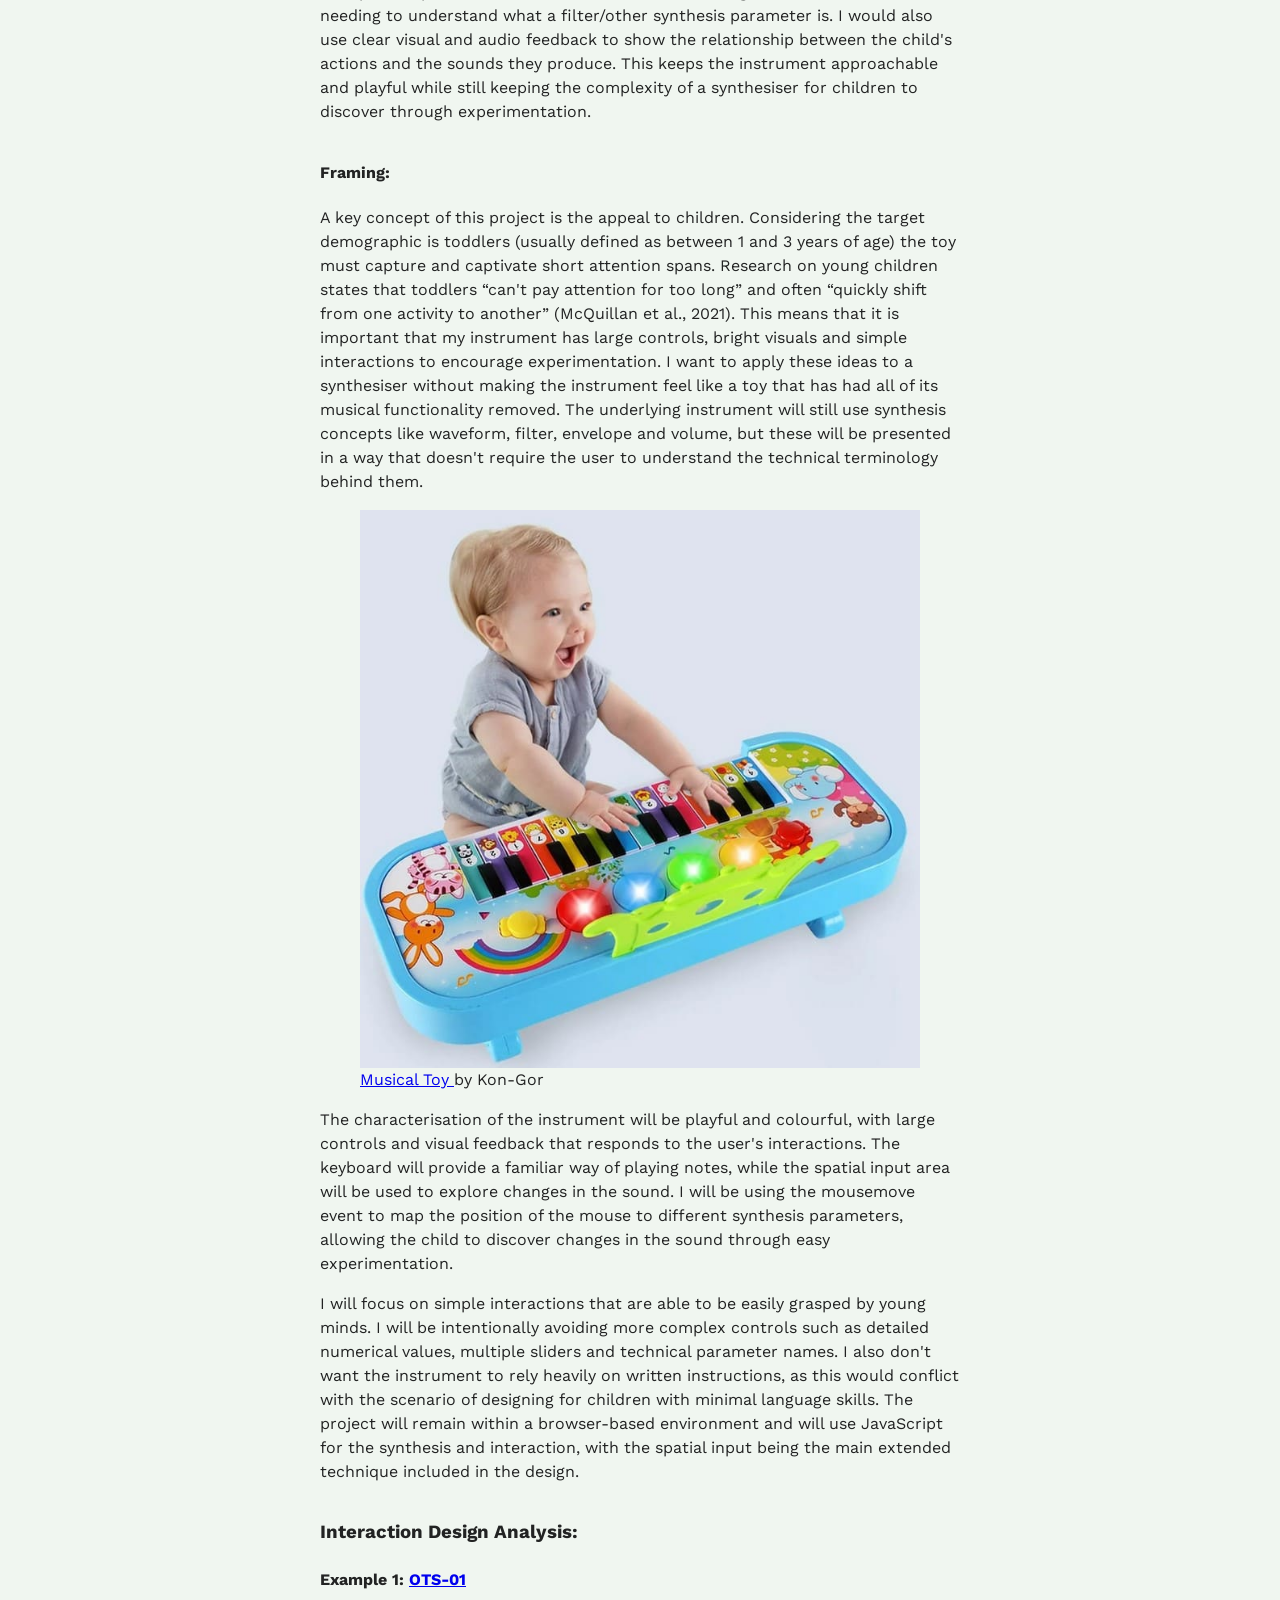
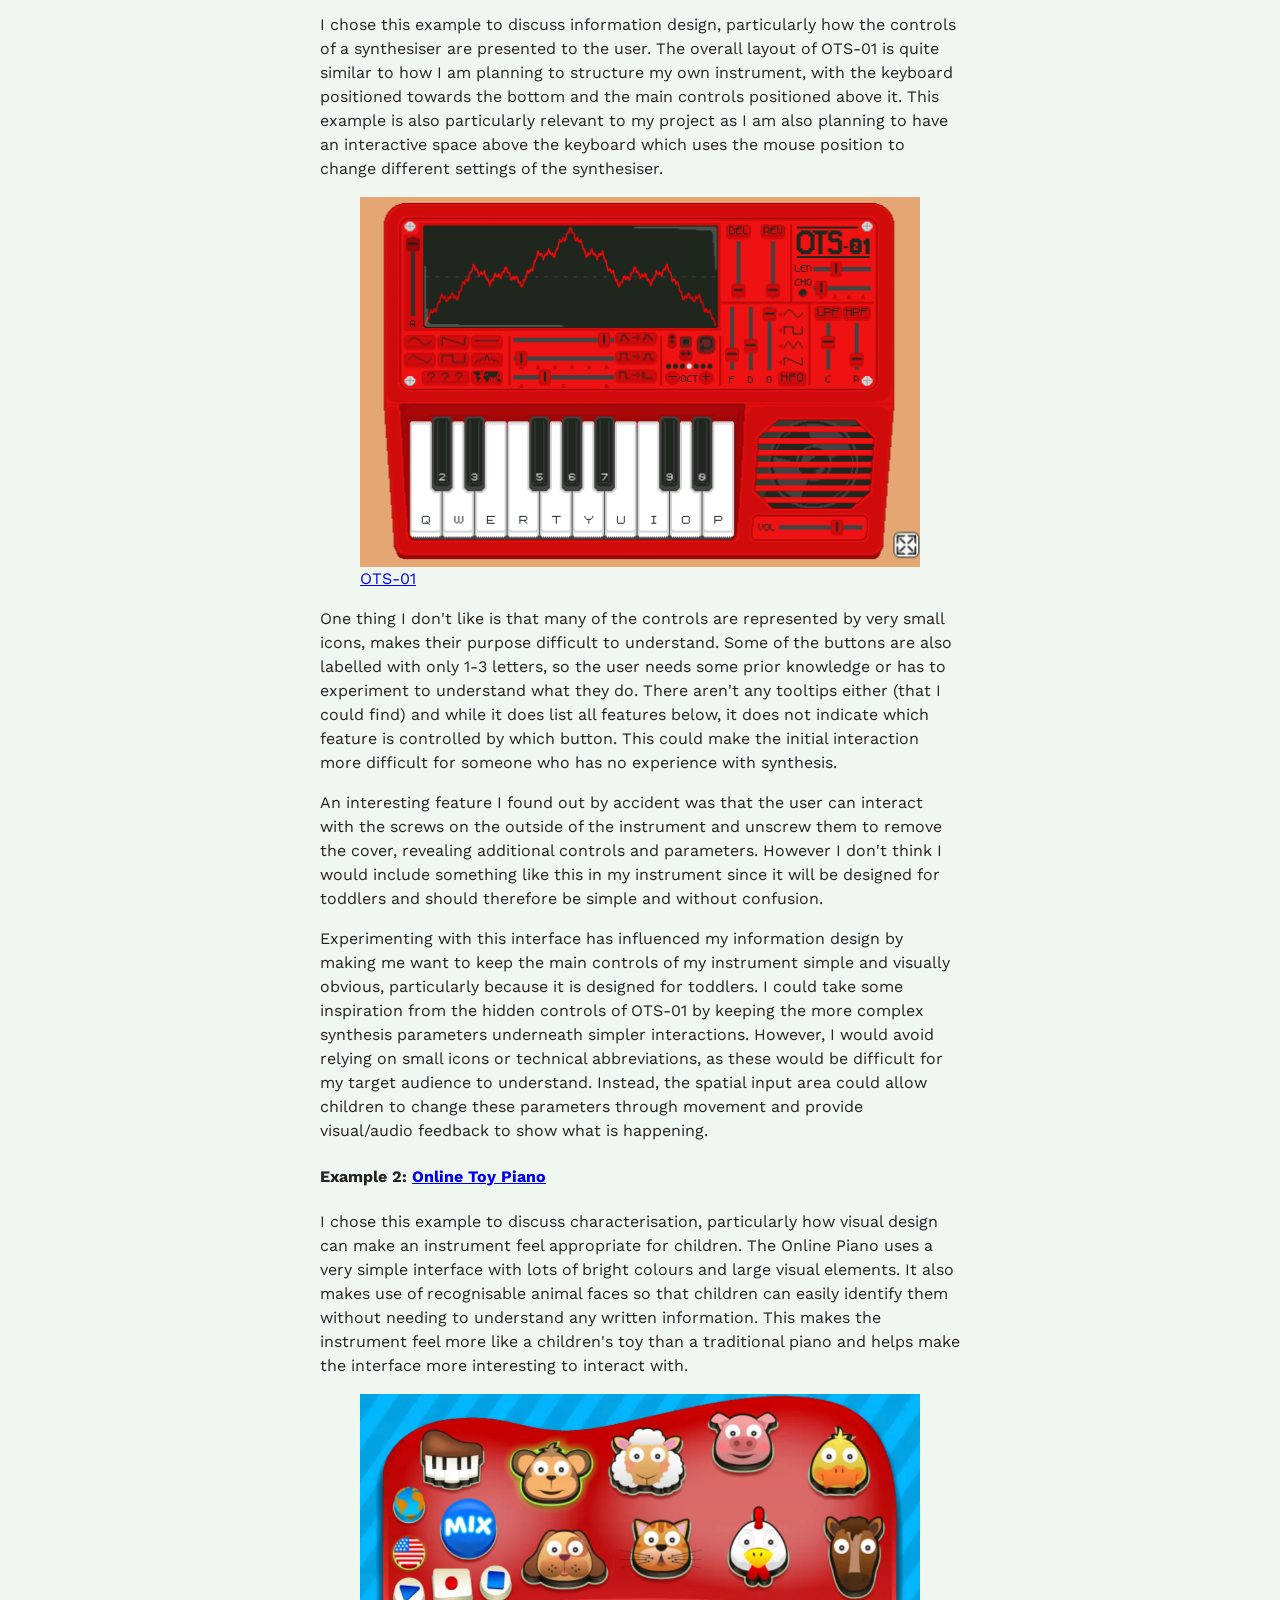
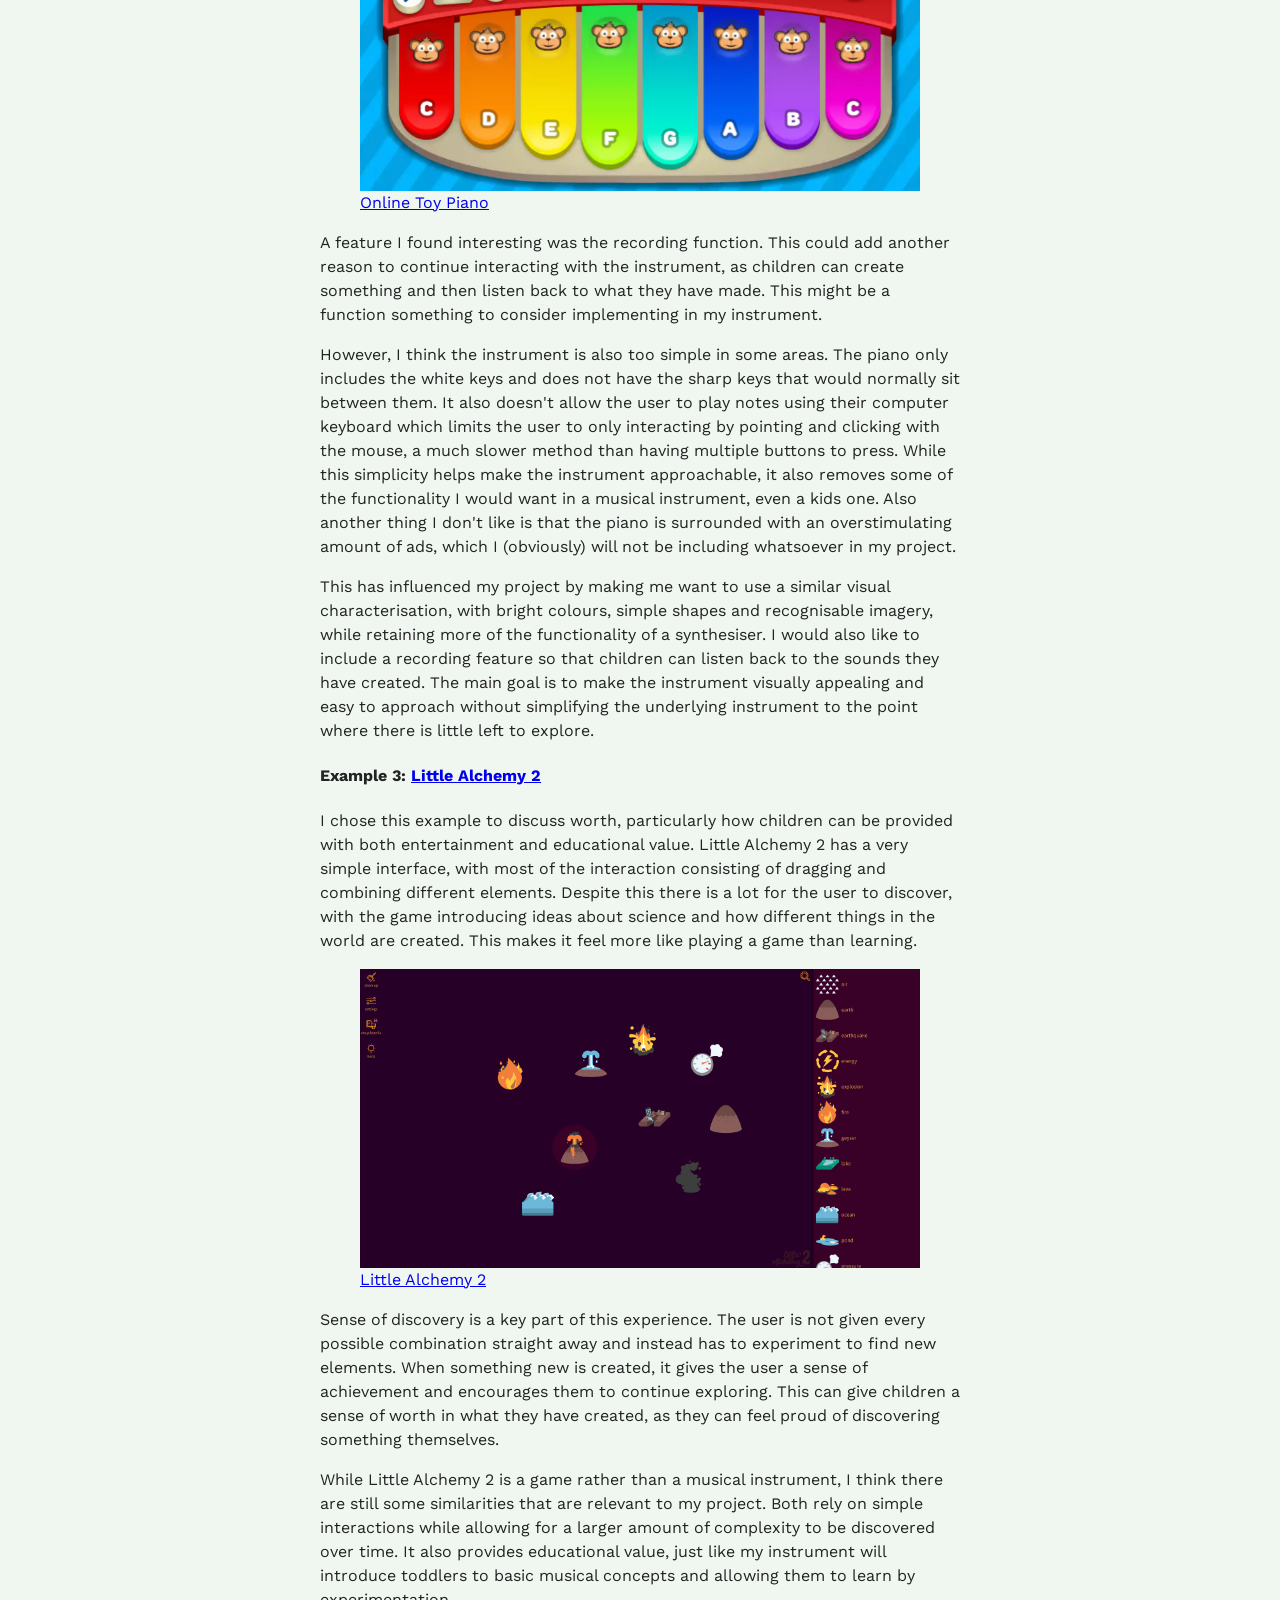
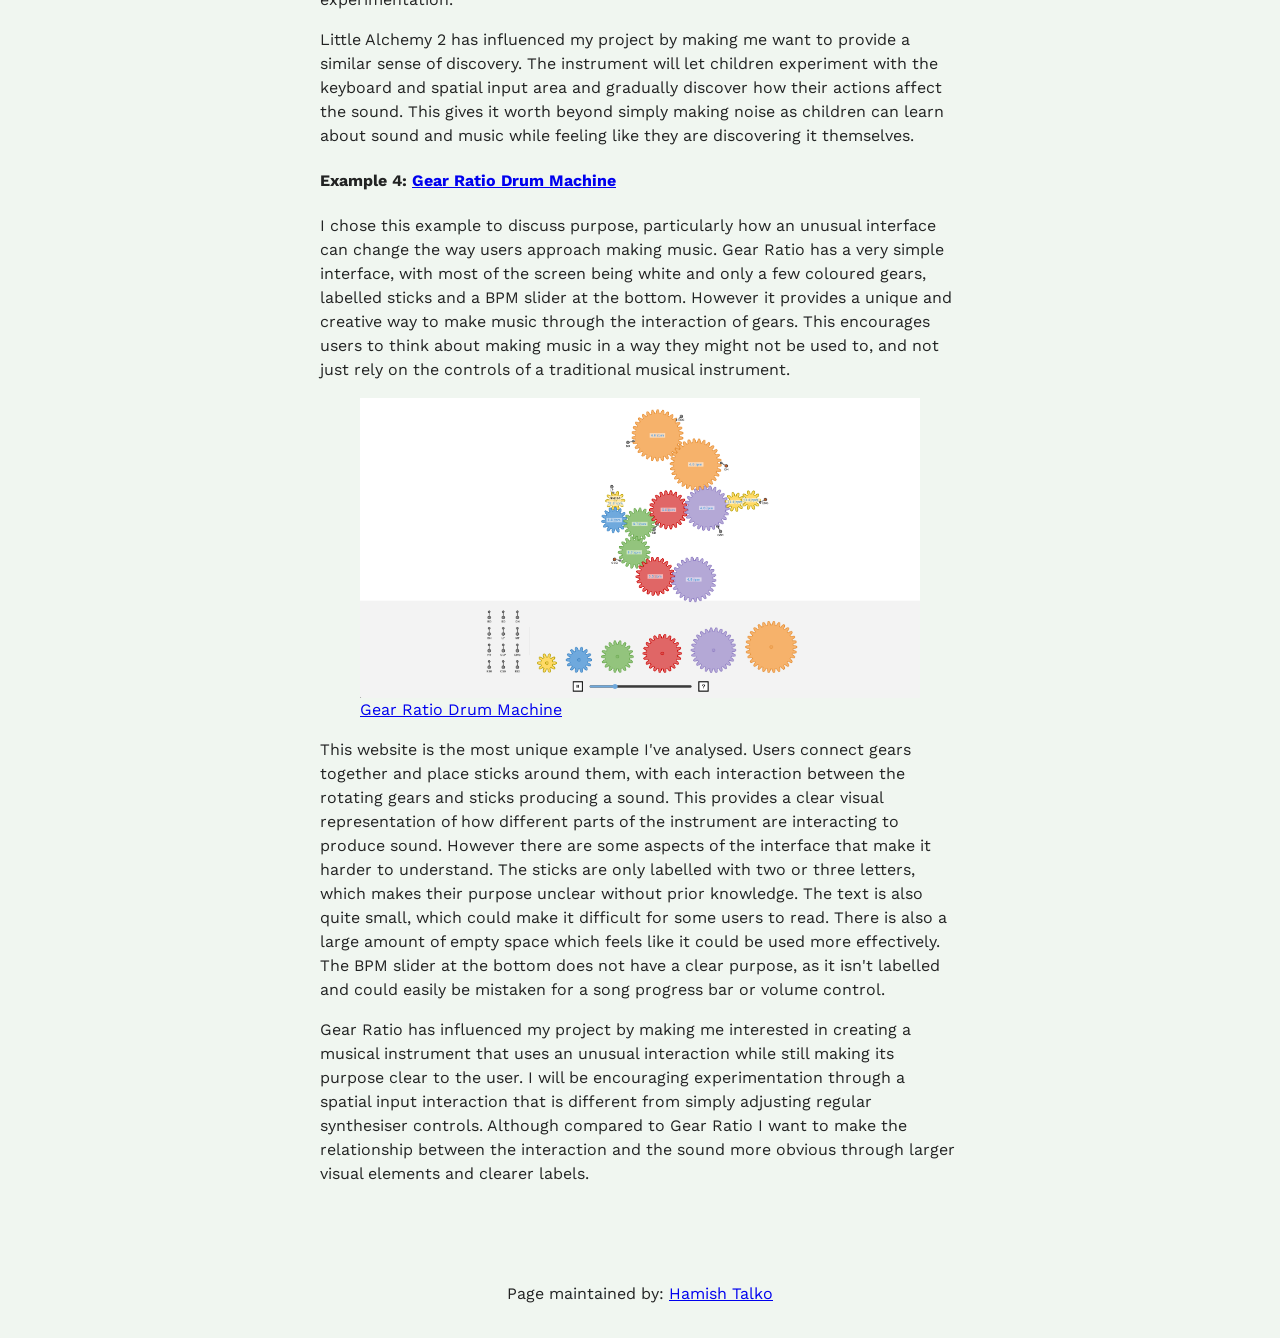
==== commit 4fdddd41: "added prototype paragraphs for visual feedback wrote about my prototypes for the visual feedback sec" ====
--- a/assignment1.html
+++ b/assignment1.html
@@ -30,7 +30,7 @@
     <div class="mainNavContainer">
       <nav>
         <a href="./index.html">Homepage</a>
-        <a href="">Assignment 2</a>
+        <a href="./assignment2.html">Assignment 2</a>
       </nav>
 
       <main>
--- a/style.css
+++ b/style.css
@@ -135,3 +135,7 @@
 /* compact breakpoint : phone in portrait */
 @media (width < 600px) {
 }
+
+.introSection p {
+  margin-top: 0;
+}
